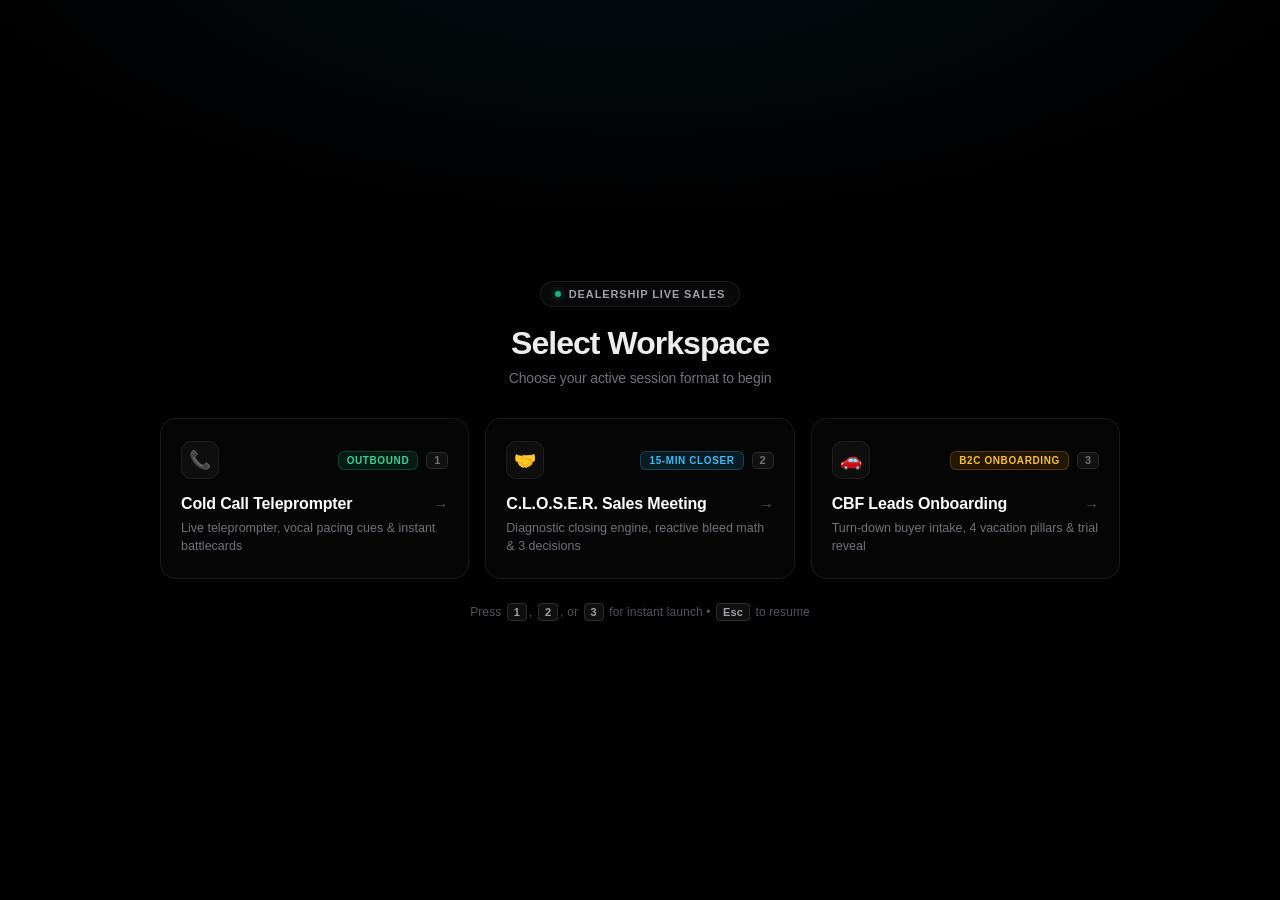
==== index.html @ 2eff62c4 "Initial commit: Dealership Live Sales Cockpit & Objection Engine" ====
<!DOCTYPE html>
<html lang="en">
<head>
  <meta charset="UTF-8">
  <meta name="viewport" content="width=device-width, initial-scale=1.0">
  <title>Dealership Live Sales</title>
  <link rel="stylesheet" href="styles.css?v=kea">
</head>
<body>

  <!-- PANIC EMERGENCY BLANK OVERLAY (PRESS 'B') -->
  <div id="panic-overlay" title="Emergency Blanking Mode Active. Press 'B' or 'Esc' to exit."></div>

  <!-- LAUNCH MODE SELECTION MODAL (AESTHETIC MINIMAL MODERN APP) -->
  <div id="mode-select-modal" class="mode-modal-overlay">
    <div class="mode-modal-card">
      <div class="mode-modal-badge">
        <span class="badge-pulse-dot"></span>
        <span>Dealership Live Sales</span>
      </div>
      <h1 class="mode-modal-title">Select Workspace</h1>
      <p class="mode-modal-subtitle">Choose your active session format to begin</p>
      <div class="mode-modal-options">
        <button class="btn-mode-card card-coldcall" id="modal-select-coldcall">
          <div class="mode-card-header">
            <div class="mode-card-icon">📞</div>
            <div class="mode-card-meta">
              <span class="mode-tag tag-coldcall">Outbound</span>
              <kbd class="mode-kbd">1</kbd>
            </div>
          </div>
          <div class="mode-card-body">
            <div class="mode-card-title-row">
              <span class="mode-card-title">Cold Call Teleprompter</span>
              <span class="card-arrow">→</span>
            </div>
            <p class="mode-card-desc">Live teleprompter, vocal pacing cues &amp; instant battlecards</p>
          </div>
        </button>
        <button class="btn-mode-card card-closer" id="modal-select-closer">
          <div class="mode-card-header">
            <div class="mode-card-icon">🤝</div>
            <div class="mode-card-meta">
              <span class="mode-tag tag-closer">15-Min Closer</span>
              <kbd class="mode-kbd">2</kbd>
            </div>
          </div>
          <div class="mode-card-body">
            <div class="mode-card-title-row">
              <span class="mode-card-title">C.L.O.S.E.R. Sales Meeting</span>
              <span class="card-arrow">→</span>
            </div>
            <p class="mode-card-desc">Diagnostic closing engine, reactive bleed math &amp; 3 decisions</p>
          </div>
        </button>
        <button class="btn-mode-card card-cbfleads" id="modal-select-cbfleads">
          <div class="mode-card-header">
            <div class="mode-card-icon">🚗</div>
            <div class="mode-card-meta">
              <span class="mode-tag tag-cbfleads">B2C Onboarding</span>
              <kbd class="mode-kbd">3</kbd>
            </div>
          </div>
          <div class="mode-card-body">
            <div class="mode-card-title-row">
              <span class="mode-card-title">CBF Leads Onboarding</span>
              <span class="card-arrow">→</span>
            </div>
            <p class="mode-card-desc">Turn-down buyer intake, 4 vacation pillars &amp; trial reveal</p>
          </div>
        </button>
      </div>
      <div class="mode-modal-footer">
        Press <kbd>1</kbd>, <kbd>2</kbd>, or <kbd>3</kbd> for instant launch &bull; <kbd>Esc</kbd> to resume
      </div>
    </div>
  </div>

  <!-- COLD CALL SUB-CHOICE MODAL (RITUAL VS TELEPROMPTER) -->
  <div id="modal-coldcall-subchoice" class="mode-modal-overlay" style="display: none;">
    <div class="mode-modal-card">
      <div class="mode-modal-badge">
        <span class="badge-pulse-dot"></span>
        <span>📞 Outbound Dealership Dials</span>
      </div>
      <h1 class="mode-modal-title">Cold Call Workspace</h1>
      <p class="mode-modal-subtitle">Prepare your mental state or jump straight to live dialing</p>
      <div class="mode-modal-options subchoice-options">
        <button class="btn-mode-card card-ritual" id="subchoice-select-ritual">
          <div class="mode-card-header">
            <div class="mode-card-icon">🧘</div>
            <div class="mode-card-meta">
              <span class="mode-tag tag-ritual">Pre-Flight</span>
              <kbd class="mode-kbd">R</kbd>
            </div>
          </div>
          <div class="mode-card-body">
            <div class="mode-card-title-row">
              <span class="mode-card-title">Pre-Flight Mental Ritual</span>
              <span class="card-arrow">→</span>
            </div>
            <p class="mode-card-desc">Somatic grounding, statistical bell curve &amp; W1 non-negotiables</p>
          </div>
        </button>
        <button class="btn-mode-card card-script" id="subchoice-select-script">
          <div class="mode-card-header">
            <div class="mode-card-icon">🎙️</div>
            <div class="mode-card-meta">
              <span class="mode-tag tag-coldcall">First Touch</span>
              <kbd class="mode-kbd">S</kbd>
            </div>
          </div>
          <div class="mode-card-body">
            <div class="mode-card-title-row">
              <span class="mode-card-title">Live Dial Teleprompter</span>
              <span class="card-arrow">→</span>
            </div>
            <p class="mode-card-desc">Direct to Stage 1 Switchboard, 3-beat pacing &amp; battlecards</p>
          </div>
        </button>
        <button class="btn-mode-card card-followup" id="subchoice-select-followup">
          <div class="mode-card-header">
            <div class="mode-card-icon">🔄</div>
            <div class="mode-card-meta">
              <span class="mode-tag tag-followup">Follow-Up</span>
              <kbd class="mode-kbd">F</kbd>
            </div>
          </div>
          <div class="mode-card-body">
            <div class="mode-card-title-row">
              <span class="mode-card-title">Follow-Up Dials</span>
              <span class="card-arrow">→</span>
            </div>
            <p class="mode-card-desc">Ghost recovery touchpoint, priority check &amp; funnel exit</p>
          </div>
        </button>
      </div>
      <div class="mode-modal-footer">
        Press <kbd>R</kbd> for Ritual &bull; <kbd>S</kbd> for Direct Script &bull; <kbd>F</kbd> for Follow-Up &bull; <kbd>Esc</kbd> to return
      </div>
    </div>
  </div>

  <!-- SCROLLABLE OBJECTION BATTLECARD SLOT (TOP RIGHT) -->
  <div id="fixed-objection-slot">
    <div class="obj-slot-header">
      <span class="obj-slot-title" id="obj-slot-title">Objection Triggered</span>
      <button class="obj-slot-close" id="obj-slot-close" title="Dismiss (Esc)">&times;</button>
    </div>
    <div class="obj-slot-summary" id="obj-slot-summary"></div>
    <div class="obj-slot-script" id="obj-slot-script"></div>
  </div>

  <div class="cockpit-container">
    
    <!-- LEFT SIDEBAR HUD -->
    <aside class="sidebar-hud">
      <div class="hud-header">
        <div class="brand-badge" id="brand-badge">Dealership Live Sales</div>
        <div class="font-controls">
          <button class="btn-ctrl btn-ritual-toggle coldcall-only-feature" id="btn-toggle-ritual" title="Pre-Flight Mental Ritual (R)">🧘 Ritual</button>
          <button class="btn-ctrl" id="btn-font-down" title="Decrease Font Size">-</button>
          <button class="btn-ctrl" id="btn-font-up" title="Increase Font Size">+</button>
          <button class="btn-ctrl btn-edit-toggle" id="btn-toggle-edit" title="Edit Script Directly (E)">✏️ Edit</button>
          <button class="btn-ctrl btn-sidebar-toggle" id="btn-collapse-sidebar" title="Close Sidebar (Hotkey: [)">◀ Close</button>
        </div>
      </div>

      <!-- MODE SWITCHER -->
      <div class="mode-switcher" id="mode-switcher">
        <button class="btn-mode" id="btn-mode-coldcall">📞 Cold Call</button>
        <button class="btn-mode" id="btn-mode-closer">🤝 C.L.O.S.E.R.</button>
        <button class="btn-mode" id="btn-mode-cbfleads">🚗 CBF Leads</button>
      </div>

      <!-- 15-MINUTE PACING TIMER (CLOSER MEETING MODE ONLY) -->
      <div class="timer-card closer-only-feature" id="timer-card">
        <div class="timer-digits" id="timer-display">15:00</div>
        <div class="timer-label" id="timer-phase-label">PHASE 1: DIAGNOSIS (0-5m)</div>
        <div class="timer-actions">
          <button class="timer-btn" id="btn-timer-toggle">Start [Space]</button>
          <button class="timer-btn" id="btn-timer-reset">Reset [R+R]</button>
        </div>
      </div>

      <!-- REACTIVE BLEED CALCULATOR (CLOSER MEETING MODE ONLY) -->
      <div class="calc-card closer-only-feature" id="calc-card">
        <div class="calc-title">
          <span>Live Bleed Math</span>
          <span id="calc-status" style="font-size: 10px; color: var(--color-green);">SYNCED</span>
        </div>
        
        <div class="calc-group">
          <label class="calc-label" for="input-apps">Monthly Submissions</label>
          <input type="number" id="input-apps" class="calc-input" value="50" min="1" step="5">
        </div>

        <div class="calc-group">
          <label class="calc-label" for="input-decline">Turn-Down Rate (%)</label>
          <input type="number" id="input-decline" class="calc-input" value="50" min="1" max="100" step="5">
        </div>

        <div class="calc-group">
          <label class="calc-label" for="input-margin">Avg Gross Margin (R)</label>
          <input type="number" id="input-margin" class="calc-input" value="20000" min="1000" step="1000">
        </div>

        <div class="calc-group">
          <label class="calc-label" for="input-recovered">Target Recovered Units</label>
          <input type="number" id="input-recovered" class="calc-input" value="5" min="1" max="50" step="1">
        </div>

        <div class="calc-bleed-summary">
          <div class="calc-bleed-text">MONTHLY FLOOR BLEED:</div>
          <div class="calc-bleed-val" id="hud-monthly-bleed">R 500 000</div>
        </div>
      </div>

      <!-- DYNAMIC OBJECTION BATTLECARDS CONTAINER -->
      <div class="objection-triggers" id="objection-triggers-container">
        <!-- Rendered dynamically by app.js based on active mode -->
      </div>

      <!-- F&I QUICK NOTES & EMAIL CAPTURE BOX -->
      <div class="fni-notes-box" id="fni-notes-container">
        <div class="fni-notes-header">
          <span class="fni-notes-label">📝 F&amp;I Notes &amp; Email</span>
          <div class="fni-notes-actions">
            <button class="btn-notes-tool" id="btn-copy-notes" title="Copy notes to clipboard">📋 Copy</button>
            <button class="btn-notes-tool" id="btn-clear-notes" title="Clear notes">✕ Clear</button>
          </div>
        </div>
        <textarea id="fni-notes-input" class="fni-notes-textarea" placeholder="Paste or type F&amp;I direct email, cell, notes..." spellcheck="false"></textarea>
        <div class="fni-notes-footer" id="fni-notes-status">Auto-saved to session</div>
      </div>
    </aside>

    <!-- MAIN TELEPROMPTER VIEWPORT -->
    <main class="teleprompter-viewport" id="teleprompter-viewport">
      <!-- FLOATING SIDEBAR EXPAND TAB (SHOWN WHEN SIDEBAR IS COLLAPSED) -->
      <button class="btn-expand-sidebar" id="btn-expand-sidebar" title="Open Sidebar (Hotkey: [)">▶ Sidebar</button>

      <!-- EDIT MODE FLOATING ACTION BAR -->
      <div id="edit-mode-banner">
        <div class="edit-banner-info">
          <span class="edit-banner-title">✏️ EDIT MODE</span>
          
          <!-- TEXT COLOR & HIGHLIGHT TOOLBAR -->
          <div class="edit-format-toolbar" id="edit-format-toolbar">
            <div class="format-group">
              <span class="format-label">Color:</span>
              <button class="btn-color-swatch" data-color="#34D399" title="Mint Green (#34D399)" style="background-color: #34D399;"></button>
              <button class="btn-color-swatch" data-color="#FBBF24" title="Warm Amber (#FBBF24)" style="background-color: #FBBF24;"></button>
              <button class="btn-color-swatch" data-color="#38BDF8" title="Electric Cyan (#38BDF8)" style="background-color: #38BDF8;"></button>
              <button class="btn-color-swatch" data-color="#F87171" title="Coral Red (#F87171)" style="background-color: #F87171;"></button>
              <button class="btn-color-swatch" data-color="#C084FC" title="Neon Violet (#C084FC)" style="background-color: #C084FC;"></button>
              <button class="btn-color-swatch" data-color="#FFFFFF" title="Pure White (#FFFFFF)" style="background-color: #FFFFFF;"></button>
              <label class="custom-color-picker" title="Pick Custom Color">
                <input type="color" id="text-color-custom" value="#38BDF8">
                <span>🎨</span>
              </label>
            </div>

            <div class="format-divider"></div>

            <div class="format-group">
              <span class="format-label">Highlight:</span>
              <button class="btn-hl-swatch" data-hl="rgba(245, 158, 11, 0.4)" title="Amber Glow" style="background-color: rgba(245, 158, 11, 0.4); border-color: #F59E0B;"></button>
              <button class="btn-hl-swatch" data-hl="rgba(16, 185, 129, 0.4)" title="Emerald Glow" style="background-color: rgba(16, 185, 129, 0.4); border-color: #10B981;"></button>
              <button class="btn-hl-swatch" data-hl="rgba(56, 189, 248, 0.4)" title="Cyan Glow" style="background-color: rgba(56, 189, 248, 0.4); border-color: #38BDF8;"></button>
              <button class="btn-hl-swatch" data-hl="rgba(168, 85, 247, 0.4)" title="Purple Glow" style="background-color: rgba(168, 85, 247, 0.4); border-color: #A855F7;"></button>
              <button class="btn-hl-swatch" data-hl="rgba(244, 63, 94, 0.4)" title="Rose Glow" style="background-color: rgba(244, 63, 94, 0.4); border-color: #F43F5E;"></button>
              <button class="btn-hl-clear" id="btn-clear-hl" title="Remove Highlight on Selection">🚫 Clear HL</button>
            </div>

            <div class="format-divider"></div>

            <button class="btn-format-clear" id="btn-clear-format" title="Reset color & highlight on selection">✕ Reset</button>
          </div>
        </div>
        <div class="edit-banner-actions">
          <button class="btn-edit-action btn-save-disk" id="btn-save-disk">💾 Save Directly to File</button>
          <button class="btn-edit-action" id="btn-reset-script">↺ Reset to Original</button>
          <button class="btn-edit-action" id="btn-done-edit">✔ Done</button>
        </div>
      </div>

      <div class="webcam-eye-line closer-only-feature">
        <span class="webcam-eye-label">Webcam Focal Line (Upper Third)</span>
      </div>
      <!-- COLD CALL SUB-NAVIGATION BAR (FIRST TOUCH vs FOLLOW-UP vs RITUAL) -->
      <div class="coldcall-subnav coldcall-only-feature" id="coldcall-subnav">
        <div class="subnav-pill-group">
          <button class="btn-subnav-pill active" id="subnav-firsttouch" title="First-Touch Cold Dials (Hotkey: S)">
            <span class="subnav-icon">🎙️</span>
            <span>First-Touch Dials</span>
            <kbd class="subnav-kbd">S</kbd>
          </button>
          <button class="btn-subnav-pill" id="subnav-followup" title="Follow-Up &amp; Ghost Recovery (Hotkey: F)">
            <span class="subnav-icon">🔄</span>
            <span>Follow-Up Dials</span>
            <kbd class="subnav-kbd">F</kbd>
          </button>
          <button class="btn-subnav-pill" id="subnav-ritual" title="Pre-Flight Mental Ritual (Hotkey: R)">
            <span class="subnav-icon">🧘</span>
            <span>Pre-Flight Ritual</span>
            <kbd class="subnav-kbd">R</kbd>
          </button>
        </div>
      </div>
      <!-- PRE-FLIGHT MENTAL RITUAL VIEW (TRADING PSYCHOLOGY PREP) -->
      <div class="precall-ritual-view" id="precall-ritual-view" style="display: none;"></div>
      <div class="script-stage" id="script-stage">
        <!-- Rendered dynamically by app.js -->
      </div>
    </main>

  </div>

  <script src="script_data.js?v=kea"></script>
  <script src="app.js?v=kea"></script>
</body>
</html>
---- styles.css ----
/* ==========================================================================
   DEALERSHIP LIVE SALES COCKPIT (EDGE CHROMIUM) - HIGH-CONTRAST SOLID THEME
   Strict Minimalism: No glassmorphism, zero blur filters, solid dark surfaces.
   Webcam Focal Line: Upper-third layout, 28px base rep speech, 16px #C084FC cues.
   ========================================================================== */

:root {
  --bg-main: #090D16;
  --bg-sidebar: #0F172A;
  --bg-card: #1E293B;
  --bg-card-active: #1E293B;
  --border-subtle: #334155;
  --border-accent: #3B82F6;
  
  --text-primary: #FFFFFF;
  --text-muted: #94A3B8;
  --text-cue: #C084FC;         /* Light purple, >7:1 contrast ratio */
  --text-prospect: #FBBF24;    /* Warm amber gold */
  --text-accent: #38BDF8;      /* Electric cyan for numbers/tokens */
  
  --color-green: #10B981;
  --color-amber: #F59E0B;
  --color-red: #EF4444;

  --font-base: 18px;
}

* {
  box-sizing: border-box;
  margin: 0;
  padding: 0;
}

body {
  background-color: var(--bg-main);
  color: var(--text-primary);
  font-family: -apple-system, BlinkMacSystemFont, "Segoe UI", Roboto, Helvetica, Arial, sans-serif;
  height: 100vh;
  overflow: hidden;
  user-select: none;
}

/* ==========================================================================
   PANIC SCREEN OVERLAY (HOTKEY 'B')
   ========================================================================== */
#panic-overlay {
  position: fixed;
  inset: 0;
  background-color: #000000;
  z-index: 999999;
  display: none;
  cursor: pointer;
}
#panic-overlay.active {
  display: block;
}

/* ==========================================================================
   APP LAYOUT: SIDEBAR HUD + UPPER-THIRD WEBCAM STAGE
   ========================================================================== */
.cockpit-container {
  display: grid;
  grid-template-columns: 360px 1fr;
  height: 100vh;
  width: 100vw;
}

/* ==========================================================================
   SIDEBAR HUD (LEFT PINNED)
   ========================================================================== */
.sidebar-hud {
  background-color: var(--bg-sidebar);
  border-right: 2px solid var(--border-subtle);
  display: flex;
  flex-direction: column;
  padding: 20px;
  gap: 16px;
  overflow-y: auto;
  user-select: text;
}

.hud-header {
  display: flex;
  justify-content: space-between;
  align-items: center;
  border-bottom: 1px solid var(--border-subtle);
  padding-bottom: 12px;
}

.brand-badge {
  font-size: 14px;
  font-weight: 700;
  letter-spacing: 1px;
  color: var(--text-accent);
  text-transform: uppercase;
}

.font-controls {
  display: flex;
  gap: 6px;
}

.btn-ctrl {
  background: var(--bg-card);
  border: 1px solid var(--border-subtle);
  color: var(--text-primary);
  font-size: 13px;
  padding: 4px 8px;
  border-radius: 4px;
  cursor: pointer;
  font-weight: 600;
}
.btn-ctrl:hover {
  border-color: var(--text-accent);
}

/* 15-MINUTE PACING TIMER */
.timer-card {
  background: var(--bg-main);
  border: 2px solid var(--border-subtle);
  border-radius: 8px;
  padding: 16px;
  text-align: center;
}

.timer-digits {
  font-size: 42px;
  font-weight: 800;
  font-variant-numeric: tabular-nums;
  letter-spacing: 1px;
  color: var(--color-green);
  margin-bottom: 4px;
}
.timer-digits.phase-2 { color: var(--color-amber); }
.timer-digits.phase-3 { color: var(--color-red); }
.timer-digits.overtime {
  color: var(--color-red);
  animation: pulse-red 1s infinite;
}

@keyframes pulse-red {
  0%, 100% { opacity: 1; }
  50% { opacity: 0.4; }
}

.timer-label {
  font-size: 13px;
  font-weight: 600;
  text-transform: uppercase;
  letter-spacing: 0.5px;
  color: var(--text-muted);
}

.timer-actions {
  display: flex;
  gap: 8px;
  margin-top: 10px;
}

.timer-btn {
  flex: 1;
  background: var(--bg-card);
  border: 1px solid var(--border-subtle);
  color: var(--text-primary);
  padding: 6px;
  border-radius: 4px;
  font-weight: 600;
  font-size: 12px;
  cursor: pointer;
}
.timer-btn.active {
  background: var(--border-accent);
}

/* REACTIVE BLEED CALCULATOR */
.calc-card {
  background: var(--bg-card);
  border: 1px solid var(--border-subtle);
  border-radius: 8px;
  padding: 14px;
  display: flex;
  flex-direction: column;
  gap: 10px;
}

.calc-title {
  font-size: 13px;
  font-weight: 700;
  text-transform: uppercase;
  color: var(--text-accent);
  letter-spacing: 0.5px;
  display: flex;
  justify-content: space-between;
}

.calc-group {
  display: flex;
  flex-direction: column;
  gap: 4px;
}

.calc-label {
  font-size: 12px;
  color: var(--text-muted);
  display: flex;
  justify-content: space-between;
}

.calc-input {
  background: var(--bg-main);
  border: 1px solid var(--border-subtle);
  color: var(--text-primary);
  font-size: 16px;
  font-weight: 700;
  padding: 6px 10px;
  border-radius: 4px;
  font-variant-numeric: tabular-nums;
  outline: none;
}
.calc-input:focus {
  border-color: var(--text-accent);
}

.calc-bleed-summary {
  background: var(--bg-main);
  border-left: 3px solid var(--color-red);
  padding: 8px 10px;
  border-radius: 0 4px 4px 0;
  margin-top: 4px;
}
.calc-bleed-text {
  font-size: 12px;
  color: var(--text-muted);
}
.calc-bleed-val {
  font-size: 20px;
  font-weight: 800;
  color: var(--color-red);
  font-variant-numeric: tabular-nums;
}

/* OBJECTION HUD BUTTONS */
.objection-triggers {
  display: flex;
  flex-direction: column;
  gap: 6px;
}

.obj-btn {
  background: var(--bg-card);
  border: 1px solid var(--border-subtle);
  color: var(--text-primary);
  text-align: left;
  padding: 8px 10px;
  border-radius: 6px;
  font-size: 13px;
  font-weight: 600;
  cursor: pointer;
  display: flex;
  align-items: center;
  justify-content: space-between;
  transition: border-color 0.15s, background-color 0.15s;
}
.obj-btn:hover {
  background: #253347;
  border-color: var(--text-accent);
}
.obj-btn.active-obj {
  border-color: var(--color-amber);
  background: rgba(245, 158, 11, 0.15);
}

.obj-btn-title {
  flex: 1;
  overflow: hidden;
  text-overflow: ellipsis;
  white-space: nowrap;
  margin-right: 6px;
}

.obj-btn-actions {
  display: flex;
  align-items: center;
  gap: 4px;
  flex-shrink: 0;
}

.obj-reorder-btn {
  background: rgba(255, 255, 255, 0.05);
  border: 1px solid var(--border-subtle);
  color: var(--text-muted);
  cursor: pointer;
  padding: 2px 5px;
  border-radius: 3px;
  font-size: 9px;
  line-height: 1;
  transition: all 0.15s;
}

.obj-reorder-btn:hover:not(:disabled) {
  color: var(--color-amber);
  background: rgba(245, 158, 11, 0.15);
  border-color: var(--color-amber);
}

.obj-reorder-btn:disabled {
  opacity: 0.2;
  cursor: not-allowed;
  pointer-events: none;
}

.hotkey-badge {
  background: #090D16;
  border: 1px solid var(--border-subtle);
  color: var(--text-accent);
  padding: 2px 6px;
  border-radius: 4px;
  font-size: 11px;
  font-weight: 700;
}

/* HOTKEY CHEATSHEET */
.cheatsheet {
  margin-top: auto;
  font-size: 11px;
  color: var(--text-muted);
  border-top: 1px solid var(--border-subtle);
  padding-top: 12px;
  line-height: 1.6;
}
.cheatsheet kbd {
  background: var(--bg-card);
  padding: 1px 5px;
  border-radius: 3px;
  color: var(--text-primary);
  font-weight: 700;
}

/* ==========================================================================
   TELEPROMPTER VIEWPORT & WEBCAM FOCAL LINE
   ========================================================================== */
.teleprompter-viewport {
  position: relative;
  height: 100vh;
  overflow-y: scroll;
  scroll-behavior: smooth;
  padding: 0 40px;
}

/* Upper-third focal marker (subtle visual indicator for eye level) */
.webcam-eye-line {
  position: fixed;
  top: 25%;
  left: 360px;
  right: 0;
  height: 2px;
  background: rgba(59, 130, 246, 0.15);
  pointer-events: none;
  z-index: 50;
}
.webcam-eye-label {
  position: absolute;
  right: 20px;
  top: -18px;
  font-size: 11px;
  color: rgba(59, 130, 246, 0.5);
  font-weight: 600;
  text-transform: uppercase;
  letter-spacing: 0.5px;
}

/* Teleprompter stage padding so first block lands on the eye line */
.script-stage {
  padding-top: 25vh;
  padding-bottom: 60vh;
  display: flex;
  flex-direction: column;
  gap: 40px;
}

/* SCRIPT BLOCKS */
.script-block {
  background: var(--bg-card);
  border: 2px solid var(--border-subtle);
  border-radius: 12px;
  padding: 28px 32px;
  transition: opacity 0.25s, border-color 0.25s;
  opacity: 0.25; /* Dimmed inactive blocks */
  cursor: pointer;
}

.script-block.active-block {
  opacity: 1.0;
  border-color: var(--border-accent);
  box-shadow: 0 0 20px rgba(59, 130, 246, 0.2);
}

.block-header {
  display: flex;
  justify-content: space-between;
  align-items: center;
  margin-bottom: 16px;
  border-bottom: 1px solid var(--border-subtle);
  padding-bottom: 10px;
}

.block-phase-badge {
  font-size: 13px;
  font-weight: 800;
  letter-spacing: 0.5px;
  text-transform: uppercase;
  color: var(--text-accent);
}

.block-section-title {
  font-size: 14px;
  font-weight: 600;
  color: var(--text-muted);
}

/* REP SPOKEN COPY - STANDOUT HIGH CONTRAST */
.block-text {
  font-size: var(--font-base);
  font-weight: 600;
  line-height: 1.6;
  color: #38BDF8; /* Electric Sky Cyan - high contrast standout */
  white-space: pre-line;
  margin-bottom: 20px;
}

.script-block.active-block .block-text {
  color: #7DD3FC; /* Radiant high-luminance Cyan */
  text-shadow: 0 0 16px rgba(56, 189, 248, 0.2);
}

body.mode-coldcall .block-text {
  color: #34D399; /* Radiant Electric Mint for Cold Call */
}

body.mode-coldcall .script-block.active-block .block-text {
  color: #6EE7B7; /* Vivid Luminous Mint */
  text-shadow: 0 0 16px rgba(16, 185, 129, 0.25);
}

/* DYNAMIC TOKENS */
.token {
  color: var(--text-accent);
  font-weight: 800;
  font-variant-numeric: tabular-nums;
  border-bottom: 1px dashed var(--text-accent);
  padding: 0 2px;
}

/* PROSPECT EXPECTED RESPONSE CUE */
.cue-container {
  background: rgba(251, 191, 36, 0.1);
  border: 1px solid rgba(251, 191, 36, 0.3);
  border-radius: 8px;
  padding: 12px 16px;
  margin-bottom: 12px;
}
.cue-text {
  color: var(--text-prospect);
  font-size: 18px;
  font-weight: 600;
}

/* STAGE NOTE / BODY LANGUAGE */
.stage-note {
  color: var(--text-cue);
  font-size: 16px;
  font-weight: 500;
  font-style: italic;
  display: flex;
  align-items: center;
  gap: 8px;
}

/* ==========================================================================
   SCROLLABLE OBJECTION BATTLECARD SLOT (TOP RIGHT)
   ========================================================================== */
#fixed-objection-slot {
  position: fixed;
  top: 24px;
  right: 24px;
  width: 480px;
  max-height: calc(100vh - 48px);
  background: #111827;
  border: 2px solid var(--color-amber);
  border-radius: 12px;
  padding: 0 24px 24px 24px;
  box-shadow: 0 10px 30px rgba(0, 0, 0, 0.8);
  z-index: 9999;
  display: none;
  overflow-y: auto;
  overflow-x: hidden;
  overscroll-behavior: contain;
  scrollbar-width: thin;
  scrollbar-color: rgba(245, 158, 11, 0.45) rgba(17, 24, 39, 0.8);
  animation: slide-in 0.2s ease-out;
}
#fixed-objection-slot.visible {
  display: block;
}

/* Custom sleek scrollbar for objection card */
#fixed-objection-slot::-webkit-scrollbar {
  width: 6px;
}
#fixed-objection-slot::-webkit-scrollbar-track {
  background: rgba(17, 24, 39, 0.8);
  border-radius: 4px;
}
#fixed-objection-slot::-webkit-scrollbar-thumb {
  background: rgba(245, 158, 11, 0.45);
  border-radius: 4px;
}
#fixed-objection-slot::-webkit-scrollbar-thumb:hover {
  background: var(--color-amber);
}

@keyframes slide-in {
  from { opacity: 0; transform: translateY(-10px); }
  to { opacity: 1; transform: translateY(0); }
}

.obj-slot-header {
  position: sticky;
  top: 0;
  background: #111827;
  z-index: 10;
  display: flex;
  justify-content: space-between;
  align-items: center;
  border-bottom: 1px solid var(--border-subtle);
  padding-top: 18px;
  padding-bottom: 8px;
  margin-bottom: 12px;
  border-top-left-radius: 10px;
  border-top-right-radius: 10px;
}
.obj-slot-title {
  color: var(--color-amber);
  font-size: 16px;
  font-weight: 800;
  text-transform: uppercase;
}
.obj-slot-close {
  background: transparent;
  border: none;
  color: var(--text-muted);
  font-size: 18px;
  cursor: pointer;
  font-weight: bold;
}
.obj-slot-close:hover {
  color: #FFFFFF;
}
.obj-slot-summary {
  font-size: 14px;
  color: var(--text-accent);
  font-weight: 700;
  margin-bottom: 10px;
  word-break: break-word;
  overflow-wrap: break-word;
}
.obj-slot-script {
  font-size: 20px;
  line-height: 1.5;
  color: #FFFFFF;
  white-space: pre-line;
  word-break: break-word;
  overflow-wrap: break-word;
}

@media (max-width: 600px) {
  #fixed-objection-slot {
    top: 12px;
    right: 12px;
    left: 12px;
    width: auto;
    max-height: calc(100vh - 24px);
    padding: 0 16px 16px 16px;
  }
  .obj-slot-header {
    padding-top: 14px;
  }
  .obj-slot-script {
    font-size: 17px;
  }
}

/* ==========================================================================
   IN-BROWSER SCRIPT EDIT MODE
   ========================================================================== */
.btn-ctrl.active-edit {
  background: var(--color-amber);
  color: #000000;
  border-color: var(--color-amber);
  font-weight: 800;
}

#edit-mode-banner {
  position: fixed;
  top: 0;
  left: 360px;
  right: 0;
  background: #1E293B;
  border-bottom: 2px solid var(--color-amber);
  padding: 10px 24px;
  display: none;
  align-items: center;
  justify-content: space-between;
  z-index: 100;
  font-size: 14px;
}
#edit-mode-banner.active {
  display: flex;
}

.edit-banner-info {
  display: flex;
  align-items: center;
  gap: 14px;
  font-weight: 700;
  color: var(--color-amber);
}

.edit-banner-title {
  white-space: nowrap;
}

.edit-format-toolbar {
  display: flex;
  align-items: center;
  gap: 10px;
  background: rgba(15, 23, 42, 0.75);
  padding: 4px 12px;
  border-radius: 6px;
  border: 1px solid rgba(255, 255, 255, 0.12);
}

.format-group {
  display: flex;
  align-items: center;
  gap: 5px;
}

.format-label {
  font-size: 11px;
  font-weight: 700;
  text-transform: uppercase;
  color: var(--text-muted);
  letter-spacing: 0.5px;
}

.btn-color-swatch {
  width: 18px;
  height: 18px;
  border-radius: 50%;
  border: 2px solid rgba(255, 255, 255, 0.4);
  cursor: pointer;
  padding: 0;
  transition: transform 0.15s, border-color 0.15s, box-shadow 0.15s;
  flex-shrink: 0;
}
.btn-color-swatch:hover {
  transform: scale(1.25);
  border-color: #FFFFFF;
  box-shadow: 0 0 8px currentColor;
}

.custom-color-picker {
  position: relative;
  display: inline-flex;
  align-items: center;
  justify-content: center;
  width: 22px;
  height: 22px;
  border-radius: 4px;
  background: rgba(255, 255, 255, 0.1);
  border: 1px solid var(--border-subtle);
  cursor: pointer;
  font-size: 12px;
  transition: all 0.15s;
}
.custom-color-picker:hover {
  border-color: var(--text-accent);
  background: rgba(255, 255, 255, 0.2);
}
.custom-color-picker input[type="color"] {
  position: absolute;
  top: 0;
  left: 0;
  width: 100%;
  height: 100%;
  opacity: 0;
  cursor: pointer;
}

.btn-hl-swatch {
  width: 18px;
  height: 18px;
  border-radius: 4px;
  border: 2px solid;
  cursor: pointer;
  padding: 0;
  transition: transform 0.15s, box-shadow 0.15s;
  flex-shrink: 0;
}
.btn-hl-swatch:hover {
  transform: scale(1.25);
  box-shadow: 0 0 8px currentColor;
}

.btn-hl-clear, .btn-format-clear {
  background: rgba(255, 255, 255, 0.08);
  border: 1px solid var(--border-subtle);
  color: var(--text-muted);
  font-size: 11px;
  font-weight: 600;
  padding: 2px 7px;
  border-radius: 4px;
  cursor: pointer;
  transition: all 0.15s;
}
.btn-hl-clear:hover, .btn-format-clear:hover {
  color: #FFFFFF;
  border-color: var(--text-accent);
  background: rgba(255, 255, 255, 0.15);
}

.format-divider {
  width: 1px;
  height: 16px;
  background: rgba(255, 255, 255, 0.2);
}

mark {
  background-color: rgba(245, 158, 11, 0.35);
  color: inherit;
  padding: 1px 4px;
  border-radius: 3px;
}

.edit-banner-actions {
  display: flex;
  gap: 8px;
}

.btn-edit-action {
  background: var(--bg-main);
  border: 1px solid var(--border-subtle);
  color: var(--text-primary);
  font-size: 12px;
  font-weight: 700;
  padding: 6px 12px;
  border-radius: 4px;
  cursor: pointer;
  transition: all 0.15s;
}
.btn-edit-action:hover {
  border-color: var(--text-accent);
}
.btn-save-disk {
  background: #0284C7;
  border-color: #38BDF8;
  color: #FFFFFF;
}
.btn-save-disk:hover {
  background: #0369A1;
}

/* EDITABLE BLOCKS */
.is-editing .script-block {
  opacity: 0.95 !important;
  cursor: default;
}
.is-editing .block-text {
  border: 1px dashed rgba(56, 189, 248, 0.5);
  padding: 12px;
  border-radius: 8px;
  background: rgba(15, 23, 42, 0.8);
  cursor: text;
  user-select: text;
  color: var(--text-primary);
}
.is-editing .block-text:focus {
  border-color: #38BDF8;
  outline: none;
}
.is-editing .cue-text,
.is-editing .stage-note {
  cursor: text;
  user-select: text;
}

.is-editing .block-phase,
.is-editing .block-section {
  border-bottom: 1px dashed rgba(56, 189, 248, 0.5);
  cursor: text;
  padding: 1px 4px;
  border-radius: 3px;
}
.is-editing .block-phase:focus,
.is-editing .block-section:focus {
  border-color: #38BDF8;
  outline: none;
  background: rgba(56, 189, 248, 0.12);
}

.is-editing #obj-slot-title,
.is-editing #obj-slot-summary,
.is-editing #obj-slot-script {
  border: 1px dashed rgba(245, 158, 11, 0.6);
  padding: 4px 6px;
  border-radius: 4px;
  cursor: text;
}
.is-editing #obj-slot-title:focus,
.is-editing #obj-slot-summary:focus,
.is-editing #obj-slot-script:focus {
  border-color: var(--color-amber);
  outline: none;
  background: rgba(245, 158, 11, 0.12);
}

/* SPECIFIC ADDED/MODIFIED WORDS HIGHLIGHT (STANDS OUT IN ELECTRIC CYAN) */
.custom-word-added {
  color: #38BDF8 !important; /* Electric Cyan on the exact words added or modified */
  font-weight: 700;
  text-decoration: underline 2px rgba(56, 189, 248, 0.6);
  text-underline-offset: 3px;
  background: rgba(56, 189, 248, 0.14);
  padding: 1px 4px;
  border-radius: 3px;
}

.custom-edit-tag {
  display: inline-flex;
  align-items: center;
  gap: 4px;
  background: rgba(56, 189, 248, 0.15);
  border: 1px solid rgba(56, 189, 248, 0.6);
  color: #38BDF8;
  font-size: 11px;
  font-weight: 800;
  padding: 2px 8px;
  border-radius: 4px;
  margin-left: 10px;
  letter-spacing: 0.5px;
  text-transform: uppercase;
}

/* ==========================================================================
   LAUNCH MODE SELECTION MODAL (AESTHETIC MINIMAL MODERN APP)
   ========================================================================== */
.mode-modal-overlay {
  position: fixed;
  inset: 0;
  background-color: #000000;
  background-image: radial-gradient(ellipse 80% 50% at 50% -10%, rgba(56, 189, 248, 0.08), transparent 70%);
  z-index: 999998;
  display: flex;
  align-items: center;
  justify-content: center;
  padding: 24px;
  overflow-y: auto;
  animation: fadeInModal 0.25s ease-out;
}

@keyframes fadeInModal {
  from { opacity: 0; transform: scale(0.99); }
  to { opacity: 1; transform: scale(1); }
}

.mode-modal-card {
  max-width: 960px;
  width: 100%;
  background: transparent;
  border: none;
  padding: 0;
  text-align: center;
  display: flex;
  flex-direction: column;
  align-items: center;
  box-shadow: none;
}

.mode-modal-badge {
  display: inline-flex;
  align-items: center;
  gap: 8px;
  font-size: 11px;
  font-weight: 600;
  letter-spacing: 0.08em;
  text-transform: uppercase;
  color: #A1A1AA;
  background: rgba(255, 255, 255, 0.03);
  border: 1px solid rgba(255, 255, 255, 0.08);
  padding: 6px 14px;
  border-radius: 9999px;
  margin-bottom: 18px;
  backdrop-filter: blur(8px);
}

.badge-pulse-dot {
  width: 6px;
  height: 6px;
  background-color: #10B981;
  border-radius: 50%;
  box-shadow: 0 0 8px rgba(16, 185, 129, 0.7);
  animation: pulseDot 2s infinite ease-in-out;
}

@keyframes pulseDot {
  0%, 100% { opacity: 1; transform: scale(1); }
  50% { opacity: 0.4; transform: scale(0.85); }
}

.mode-modal-title {
  font-size: 32px;
  font-weight: 700;
  color: #EDEDED;
  margin: 0 0 8px 0;
  letter-spacing: -0.03em;
  line-height: 1.15;
}

.mode-modal-subtitle {
  font-size: 14px;
  color: #71717A;
  margin: 0 0 32px 0;
  letter-spacing: -0.01em;
}

.mode-modal-options {
  display: grid;
  grid-template-columns: repeat(3, 1fr);
  gap: 16px;
  width: 100%;
}

.btn-mode-card {
  background: rgba(255, 255, 255, 0.02);
  border: 1px solid rgba(255, 255, 255, 0.08);
  border-radius: 16px;
  padding: 22px 20px;
  text-align: left;
  cursor: pointer;
  transition: all 0.2s cubic-bezier(0.16, 1, 0.3, 1);
  display: flex;
  flex-direction: column;
  gap: 16px;
  backdrop-filter: blur(16px);
  position: relative;
  user-select: none;
}

.btn-mode-card:hover {
  transform: translateY(-2px);
  background: rgba(255, 255, 255, 0.04);
}

.btn-mode-card.card-coldcall:hover {
  border-color: rgba(16, 185, 129, 0.45);
  box-shadow: 0 12px 32px -8px rgba(16, 185, 129, 0.12), inset 0 1px 0 rgba(16, 185, 129, 0.2);
}

.btn-mode-card.card-closer:hover {
  border-color: rgba(56, 189, 248, 0.45);
  box-shadow: 0 12px 32px -8px rgba(56, 189, 248, 0.12), inset 0 1px 0 rgba(56, 189, 248, 0.2);
}

.btn-mode-card.card-cbfleads:hover {
  border-color: rgba(245, 158, 11, 0.45);
  box-shadow: 0 12px 32px -8px rgba(245, 158, 11, 0.12), inset 0 1px 0 rgba(245, 158, 11, 0.2);
}

.mode-card-header {
  display: flex;
  align-items: center;
  justify-content: space-between;
  width: 100%;
}

.mode-card-icon {
  width: 38px;
  height: 38px;
  border-radius: 10px;
  background: rgba(255, 255, 255, 0.04);
  border: 1px solid rgba(255, 255, 255, 0.07);
  display: flex;
  align-items: center;
  justify-content: center;
  font-size: 18px;
  transition: transform 0.2s ease;
}

.btn-mode-card:hover .mode-card-icon {
  transform: scale(1.06);
}

.mode-card-meta {
  display: flex;
  align-items: center;
  gap: 8px;
}

.mode-tag {
  font-size: 10px;
  font-weight: 700;
  text-transform: uppercase;
  letter-spacing: 0.06em;
  padding: 3px 8px;
  border-radius: 6px;
}

.tag-coldcall {
  color: #34D399;
  background: rgba(16, 185, 129, 0.12);
  border: 1px solid rgba(16, 185, 129, 0.25);
}

.tag-closer {
  color: #38BDF8;
  background: rgba(56, 189, 248, 0.12);
  border: 1px solid rgba(56, 189, 248, 0.25);
}

.tag-cbfleads {
  color: #FBBF24;
  background: rgba(245, 158, 11, 0.12);
  border: 1px solid rgba(245, 158, 11, 0.25);
}

.mode-kbd {
  font-family: inherit;
  font-size: 11px;
  font-weight: 600;
  color: #71717A;
  background: rgba(255, 255, 255, 0.05);
  border: 1px solid rgba(255, 255, 255, 0.1);
  border-radius: 5px;
  padding: 2px 7px;
  line-height: 1;
}

.btn-mode-card:hover .mode-kbd {
  color: #EDEDED;
  border-color: rgba(255, 255, 255, 0.2);
}

.mode-card-body {
  display: flex;
  flex-direction: column;
  gap: 6px;
}

.mode-card-title-row {
  display: flex;
  align-items: center;
  justify-content: space-between;
}

.mode-card-title {
  font-size: 16px;
  font-weight: 600;
  color: #FFFFFF;
  letter-spacing: -0.01em;
}

.card-arrow {
  font-size: 15px;
  color: #52525B;
  transition: transform 0.2s ease, color 0.2s ease;
}

.btn-mode-card:hover .card-arrow {
  transform: translateX(4px);
  color: #FFFFFF;
}

.mode-card-desc {
  font-size: 12.5px;
  color: #71717A;
  line-height: 1.45;
  margin: 0;
}

.mode-modal-footer {
  margin-top: 26px;
  font-size: 12px;
  color: #52525B;
  letter-spacing: 0.01em;
}

.mode-modal-footer kbd {
  font-family: inherit;
  font-size: 11px;
  font-weight: 600;
  color: #A1A1AA;
  background: rgba(255, 255, 255, 0.06);
  border: 1px solid rgba(255, 255, 255, 0.12);
  border-radius: 4px;
  padding: 2px 6px;
  margin: 0 2px;
}

/* ==========================================================================
   MODE SWITCHER (SIDEBAR HUD HEADER)
   ========================================================================== */
.mode-switcher {
  display: grid;
  grid-template-columns: 1fr 1fr;
  gap: 6px;
  background-color: #090D16;
  padding: 4px;
  border-radius: 8px;
  border: 1px solid var(--border-subtle);
}

.btn-mode {
  background: transparent;
  border: none;
  color: var(--text-muted);
  font-size: 11px;
  font-weight: 700;
  text-transform: uppercase;
  letter-spacing: 0.5px;
  padding: 8px 10px;
  border-radius: 6px;
  cursor: pointer;
  transition: all 0.15s ease;
  display: flex;
  align-items: center;
  justify-content: center;
  gap: 6px;
}

.btn-mode:hover {
  color: #FFFFFF;
  background-color: rgba(255, 255, 255, 0.05);
}

.btn-mode.active {
  background-color: #1E293B;
  color: #FFFFFF;
  border: 1px solid #38BDF8;
  box-shadow: 0 1px 3px rgba(0, 0, 0, 0.3);
}

body.mode-coldcall #btn-mode-coldcall.active {
  border-color: #10B981;
  color: #A7F3D0;
}

body.mode-cbfleads #btn-mode-cbfleads.active {
  border-color: #F59E0B;
  color: #FDE68A;
}

/* ==========================================================================
   CONDITIONAL FEATURE HIDING FOR COLD CALL MODE
   ========================================================================== */
body.mode-coldcall .closer-only-feature {
  display: none !important;
}

body.mode-coldcall .objection-triggers {
  flex-grow: 1;
}

/* ==========================================================================
   CONDITIONAL FEATURE HIDING & TOOLS FOR CBF LEADS MODE
   ========================================================================== */
.cbfleads-only-feature {
  display: none !important;
}

body.mode-cbfleads .closer-only-feature {
  display: none !important;
}

body.mode-cbfleads .cbfleads-only-feature {
  display: flex !important;
}

body.mode-cbfleads .objection-triggers {
  flex-grow: 1;
}

/* COLD CALL VOCAL / SCRIPT HIGHLIGHTS */
.vocal-cue-badge {
  display: inline-block;
  background: rgba(16, 185, 129, 0.15);
  border: 1px solid rgba(16, 185, 129, 0.4);
  color: #34D399;
  font-size: 12px;
  font-weight: 700;
  padding: 2px 6px;
  border-radius: 4px;
  margin: 0 4px;
}

/* ==========================================================================
   COLD CALL COMPACT VIEWPORT (NO WEBCAM FOCAL LINE DROP)
   ========================================================================== */
body.mode-coldcall .script-stage {
  padding-top: 24px !important;
  padding-bottom: 80px !important;
  gap: 20px !important;
}

/* ==========================================================================
   F&I QUICK NOTES & EMAIL CAPTURE BOX
   ========================================================================== */
.fni-notes-box {
  background: #111827;
  border: 1px solid var(--border-subtle);
  border-radius: 8px;
  padding: 12px;
  display: flex;
  flex-direction: column;
  gap: 8px;
  margin-top: auto;
}

.fni-notes-header {
  display: flex;
  justify-content: space-between;
  align-items: center;
}

.fni-notes-label {
  font-size: 11px;
  font-weight: 700;
  text-transform: uppercase;
  letter-spacing: 0.5px;
  color: #A1A1AA;
}

.fni-notes-actions {
  display: flex;
  gap: 6px;
}

.btn-notes-tool {
  background: rgba(255, 255, 255, 0.05);
  border: 1px solid rgba(255, 255, 255, 0.1);
  color: #D1D5DB;
  font-size: 11px;
  font-weight: 600;
  padding: 3px 8px;
  border-radius: 4px;
  cursor: pointer;
  transition: all 0.15s ease;
}

.btn-notes-tool:hover {
  background: rgba(255, 255, 255, 0.12);
  color: #FFFFFF;
}

.fni-notes-textarea {
  background: #0B0F19;
  border: 1px solid #1F2937;
  border-radius: 6px;
  color: #F3F4F6;
  font-family: inherit;
  font-size: 12.5px;
  line-height: 1.45;
  padding: 8px 10px;
  min-height: 90px;
  max-height: 160px;
  resize: vertical;
  outline: none;
  transition: border-color 0.15s;
}

.fni-notes-textarea:focus {
  border-color: #38BDF8;
  box-shadow: 0 0 0 1px rgba(56, 189, 248, 0.3);
}

.fni-notes-footer {
  font-size: 10px;
  color: #6B7280;
  text-align: right;
}

/* ==========================================================================
   EDIT SCRIPT TOGGLE & ACTIVE EDITING ENHANCEMENTS
   ========================================================================== */
.btn-edit-toggle {
  background: rgba(56, 189, 248, 0.12);
  border: 1px solid rgba(56, 189, 248, 0.35);
  color: #38BDF8;
  font-weight: 700;
}

.btn-edit-toggle:hover,
.btn-edit-toggle.active-edit {
  background: #38BDF8;
  color: #000000;
  border-color: #38BDF8;
}

.is-editing-mode .script-block {
  opacity: 1 !important;
  border-style: dashed !important;
  border-color: rgba(56, 189, 248, 0.5) !important;
}

.is-editing-mode .block-text,
.is-editing-mode .cue-text,
.is-editing-mode .stage-note span {
  outline: 1px dashed rgba(56, 189, 248, 0.3);
  padding: 4px 6px;
  border-radius: 4px;
  background: rgba(56, 189, 248, 0.03);
}

.is-editing-mode .block-text:focus,
.is-editing-mode .cue-text:focus,
.is-editing-mode .stage-note span:focus {
  outline: 2px solid #38BDF8 !important;
  background: rgba(56, 189, 248, 0.08) !important;
}

/* ==========================================================================
   DIALOGUE & SPEAKER COLOR ENGINE (COLD CALL TELEPROMPTER)
   ========================================================================== */
.scenario-label {
  font-size: 13px;
  font-weight: 800;
  text-transform: uppercase;
  letter-spacing: 0.8px;
  color: #94A3B8;
  margin-top: 18px;
  margin-bottom: 8px;
  padding-bottom: 4px;
  border-bottom: 1px solid rgba(148, 163, 184, 0.2);
}

.scenario-label:first-child {
  margin-top: 0;
}

.dialogue-row {
  margin: 10px 0;
  padding: 10px 14px;
  border-radius: 8px;
  display: flex;
  flex-direction: column;
  gap: 4px;
  transition: background-color 0.15s ease;
}

/* THOMPSON (COLD CALLER) - ELECTRIC MINT */
.dialogue-row.speaker-thompson {
  background: rgba(16, 185, 129, 0.08);
  border-left: 4px solid #10B981;
}

.dialogue-row.speaker-thompson:hover {
  background: rgba(16, 185, 129, 0.13);
}

.speaker-tag.tag-thompson {
  font-size: 12px;
  font-weight: 800;
  letter-spacing: 0.6px;
  text-transform: uppercase;
  color: #34D399; /* Radiant Electric Mint */
  display: inline-flex;
  align-items: center;
  gap: 6px;
}

.dialogue-row.speaker-thompson .speaker-speech {
  color: #6EE7B7; /* High-contrast Vivid Mint for reading */
  font-size: var(--font-base);
  font-weight: 600;
  line-height: 1.5;
}

/* RECEPTIONIST (GATEKEEPER) - WARM AMBER / GOLD */
.dialogue-row.speaker-receptionist {
  background: rgba(245, 158, 11, 0.09);
  border-left: 4px solid #F59E0B;
}

.dialogue-row.speaker-receptionist:hover {
  background: rgba(245, 158, 11, 0.14);
}

.speaker-tag.tag-receptionist {
  font-size: 12px;
  font-weight: 800;
  letter-spacing: 0.6px;
  text-transform: uppercase;
  color: #FBBF24; /* Radiant Warm Gold / Amber */
  display: inline-flex;
  align-items: center;
  gap: 6px;
}

.dialogue-row.speaker-receptionist .speaker-speech {
  color: #FDE68A; /* Soft Luminous Amber for expected dialogue */
  font-size: var(--font-base);
  font-weight: 500;
  font-style: italic;
  line-height: 1.5;
}

/* IN-EDIT-MODE DIALOGUE COLORS (KEEPS GATEKEEPER AMBER & THOMPSON MINT WHILE EDITING) */
.edit-dialogue-line {
  margin: 4px 0;
  line-height: 1.6;
}

.edit-dialogue-line.edit-receptionist,
.is-editing-mode .edit-receptionist,
.is-editing .edit-receptionist {
  color: #FBBF24 !important; /* Warm Amber for Receptionist/Gatekeeper */
  font-style: italic;
}

.edit-dialogue-line.edit-thompson,
.is-editing-mode .edit-thompson,
.is-editing .edit-thompson {
  color: #34D399 !important; /* Radiant Electric Mint for Thompson */
  font-weight: 600;
}

.edit-dialogue-line.edit-scenario,
.is-editing-mode .edit-scenario,
.is-editing .edit-scenario {
  color: #94A3B8 !important; /* Silver for Scenario */
  font-weight: 700;
  text-transform: uppercase;
}

/* ==========================================================================
   COLD CALL SUB-CHOICE MODAL & PRE-FLIGHT RITUAL VIEW
   ========================================================================== */

body:not(.mode-coldcall) .coldcall-only-feature {
  display: none !important;
}

.subchoice-options {
  grid-template-columns: repeat(3, 1fr) !important;
  max-width: 960px;
}

.btn-mode-card.card-ritual:hover {
  border-color: rgba(168, 85, 247, 0.45);
  box-shadow: 0 12px 32px -8px rgba(168, 85, 247, 0.15), inset 0 1px 0 rgba(168, 85, 247, 0.2);
}

.btn-mode-card.card-script:hover {
  border-color: rgba(52, 211, 153, 0.45);
  box-shadow: 0 12px 32px -8px rgba(52, 211, 153, 0.15), inset 0 1px 0 rgba(52, 211, 153, 0.2);
}

.btn-mode-card.card-followup:hover {
  border-color: rgba(56, 189, 248, 0.45);
  box-shadow: 0 12px 32px -8px rgba(56, 189, 248, 0.15), inset 0 1px 0 rgba(56, 189, 248, 0.2);
}

.tag-ritual {
  color: #C084FC;
  background: rgba(168, 85, 247, 0.12);
  border: 1px solid rgba(168, 85, 247, 0.25);
}

.tag-followup {
  color: #38BDF8;
  background: rgba(56, 189, 248, 0.12);
  border: 1px solid rgba(56, 189, 248, 0.25);
}

.btn-ritual-toggle {
  background: rgba(168, 85, 247, 0.15) !important;
  border-color: rgba(168, 85, 247, 0.35) !important;
  color: #C084FC !important;
}

.btn-ritual-toggle:hover {
  background: rgba(168, 85, 247, 0.25) !important;
  border-color: #C084FC !important;
}

.btn-ritual-toggle.active {
  background: #A855F7 !important;
  color: #FFFFFF !important;
  border-color: #A855F7 !important;
}

/* --- COLD CALL SUB-NAVIGATION PILL BAR --- */
.coldcall-subnav {
  display: flex;
  justify-content: center;
  align-items: center;
  padding: 10px 16px 8px;
  background: transparent;
  border-bottom: 1px solid var(--border-subtle);
  margin-bottom: 12px;
}

.subnav-pill-group {
  display: inline-flex;
  align-items: center;
  gap: 6px;
  background: var(--bg-card);
  padding: 4px;
  border-radius: 9999px;
  border: 1px solid var(--border-subtle);
}

.btn-subnav-pill {
  display: flex;
  align-items: center;
  gap: 6px;
  background: transparent;
  border: 1px solid transparent;
  color: var(--text-muted);
  font-size: 13px;
  font-weight: 600;
  padding: 6px 14px;
  border-radius: 9999px;
  cursor: pointer;
  transition: all 0.15s ease;
  user-select: none;
}

.btn-subnav-pill:hover {
  color: var(--text-primary);
  background: rgba(255, 255, 255, 0.05);
}

.btn-subnav-pill.active {
  background: var(--bg-main);
  color: #FFFFFF;
  border-color: var(--border-subtle);
  box-shadow: 0 2px 8px rgba(0, 0, 0, 0.35);
}

#subnav-firsttouch.active {
  color: #34D399;
  border-color: rgba(52, 211, 153, 0.3);
}

#subnav-followup.active {
  color: #38BDF8;
  border-color: rgba(56, 189, 248, 0.3);
}

#subnav-ritual.active {
  color: #C084FC;
  border-color: rgba(168, 85, 247, 0.3);
}

.subnav-icon {
  font-size: 14px;
}

.subnav-kbd {
  font-size: 10px;
  font-family: inherit;
  background: rgba(255, 255, 255, 0.08);
  border: 1px solid rgba(255, 255, 255, 0.15);
  border-radius: 3px;
  padding: 1px 4px;
  color: inherit;
  opacity: 0.7;
}

/* --- PRE-FLIGHT RITUAL VIEWPORT --- */
.precall-ritual-view {
  max-width: 980px;
  margin: 0 auto;
  padding: 36px 32px 80px;
  overflow-y: auto;
  height: 100%;
  display: flex;
  flex-direction: column;
  gap: 24px;
  user-select: text;
}

.ritual-header-badge {
  display: inline-flex;
  align-items: center;
  gap: 8px;
  font-size: 11px;
  font-weight: 700;
  letter-spacing: 0.08em;
  text-transform: uppercase;
  color: #C084FC;
  background: rgba(168, 85, 247, 0.08);
  border: 1px solid rgba(168, 85, 247, 0.2);
  padding: 6px 14px;
  border-radius: 9999px;
  width: fit-content;
}

.ritual-title {
  font-size: 26px;
  font-weight: 800;
  color: #F8FAFC;
  letter-spacing: -0.02em;
  margin-top: 10px;
}

.ritual-subtitle {
  font-size: 14px;
  color: #94A3B8;
  margin-top: 4px;
  line-height: 1.5;
}

/* Ritual Card Components */
.ritual-block {
  background: rgba(255, 255, 255, 0.02);
  border: 1px solid rgba(255, 255, 255, 0.07);
  border-radius: 14px;
  padding: 22px 24px;
  display: flex;
  flex-direction: column;
  gap: 14px;
}

.ritual-block-title {
  font-size: 12px;
  font-weight: 700;
  letter-spacing: 0.08em;
  text-transform: uppercase;
  color: #38BDF8;
  display: flex;
  align-items: center;
  gap: 8px;
}

.ritual-identity-card {
  border-left: 3px solid #38BDF8;
}

.ritual-identity-text {
  font-size: 15.5px;
  font-weight: 600;
  color: #FFFFFF;
  line-height: 1.55;
}

.ritual-zero-stakes {
  font-size: 13.5px;
  color: #FBBF24;
  background: rgba(245, 158, 11, 0.06);
  border: 1px solid rgba(245, 158, 11, 0.18);
  padding: 12px 16px;
  border-radius: 8px;
  line-height: 1.5;
}

/* Bell Curve Grid */
.ritual-bellcurve-grid {
  display: grid;
  grid-template-columns: repeat(auto-fit, minmax(180px, 1fr));
  gap: 12px;
}

.bellcurve-card {
  background: rgba(255, 255, 255, 0.02);
  border: 1px solid rgba(255, 255, 255, 0.06);
  border-radius: 10px;
  padding: 14px 12px;
  display: flex;
  flex-direction: column;
  gap: 8px;
  position: relative;
}

.bellcurve-pct {
  font-size: 20px;
  font-weight: 800;
  letter-spacing: -0.02em;
}

.bellcurve-name {
  font-size: 12px;
  font-weight: 700;
  color: #FFFFFF;
  text-transform: uppercase;
  letter-spacing: 0.04em;
}

.bellcurve-behavior {
  font-size: 11px;
  color: #94A3B8;
  line-height: 1.4;
  flex: 1;
}

.bellcurve-mindset {
  font-size: 10.5px;
  color: #CBD5E1;
  background: rgba(255, 255, 255, 0.04);
  padding: 6px 8px;
  border-radius: 6px;
  line-height: 1.35;
  border-left: 2px solid currentColor;
}

.ritual-trader-law {
  font-size: 12.5px;
  color: #C084FC;
  background: rgba(168, 85, 247, 0.06);
  border: 1px solid rgba(168, 85, 247, 0.18);
  padding: 10px 14px;
  border-radius: 8px;
  line-height: 1.45;
}

/* Upgrades Rules List */
.ritual-rules-list {
  display: flex;
  flex-direction: column;
  gap: 10px;
}

.ritual-rule-item {
  display: flex;
  flex-direction: column;
  gap: 4px;
  background: rgba(255, 255, 255, 0.02);
  border: 1px solid rgba(255, 255, 255, 0.05);
  border-radius: 8px;
  padding: 12px 16px;
  position: relative;
}

.rule-header {
  font-size: 13px;
  font-weight: 700;
  color: #34D399;
  letter-spacing: 0.03em;
}

.rule-desc {
  font-size: 13px;
  color: #CBD5E1;
  line-height: 1.45;
}

/* Somatic Grounding */
.somatic-grid {
  display: grid;
  grid-template-columns: repeat(3, 1fr);
  gap: 12px;
}

.somatic-item {
  background: rgba(255, 255, 255, 0.02);
  border: 1px solid rgba(255, 255, 255, 0.06);
  border-radius: 10px;
  padding: 14px;
  display: flex;
  flex-direction: column;
  gap: 6px;
}

.somatic-item-title {
  font-size: 11.5px;
  font-weight: 700;
  text-transform: uppercase;
  color: #38BDF8;
  letter-spacing: 0.05em;
}

.somatic-item-desc {
  font-size: 12.5px;
  color: #E2E8F0;
  line-height: 1.45;
}

/* Launch Gate (Singular CTA Rule) */
.ritual-launch-gate {
  display: flex;
  flex-direction: column;
  align-items: center;
  justify-content: center;
  gap: 10px;
  padding: 24px 0 12px;
  margin-top: 8px;
}

.btn-ritual-launch {
  background: #10B981;
  color: #090D16;
  font-size: 16px;
  font-weight: 700;
  padding: 16px 40px;
  border-radius: 12px;
  border: none;
  cursor: pointer;
  letter-spacing: 0.01em;
  transition: all 0.2s cubic-bezier(0.16, 1, 0.3, 1);
  box-shadow: 0 10px 25px -5px rgba(16, 185, 129, 0.4);
}

.btn-ritual-launch:hover {
  background: #34D399;
  transform: translateY(-2px);
  box-shadow: 0 14px 30px -4px rgba(16, 185, 129, 0.5);
}

.ritual-launch-hint {
  font-size: 12px;
  color: #64748B;
  letter-spacing: 0.02em;
}

.ritual-launch-hint kbd {
  background: rgba(255, 255, 255, 0.06);
  border: 1px solid rgba(255, 255, 255, 0.12);
  color: #94A3B8;
  padding: 2px 6px;
  border-radius: 4px;
  font-size: 11px;
}

/* ==========================================================================
   SIDEBAR TOGGLE (COLLAPSE / EXPAND)
   ========================================================================== */
.cockpit-container.sidebar-collapsed {
  grid-template-columns: 0px 1fr !important;
}

.cockpit-container.sidebar-collapsed .sidebar-hud {
  display: none !important;
}

.btn-sidebar-toggle {
  background: var(--bg-card);
  border: 1px solid var(--border-subtle);
  color: var(--text-primary);
  font-size: 12px;
  padding: 4px 8px;
  border-radius: 4px;
  cursor: pointer;
  font-weight: 600;
  transition: all 0.15s ease;
}

.btn-sidebar-toggle:hover {
  border-color: #38BDF8;
  color: #38BDF8;
}

.btn-expand-sidebar {
  position: fixed;
  top: 14px;
  left: 14px;
  z-index: 9999;
  display: none;
  align-items: center;
  gap: 6px;
  background: #090D16;
  border: 1px solid #334155;
  color: #F8FAFC;
  font-size: 12px;
  font-weight: 700;
  padding: 8px 14px;
  border-radius: 6px;
  cursor: pointer;
  box-shadow: 0 4px 14px rgba(0, 0, 0, 0.6);
  transition: all 0.15s ease;
}

.cockpit-container.sidebar-collapsed .btn-expand-sidebar {
  display: flex !important;
}

.btn-expand-sidebar:hover {
  background: #1E293B;
  border-color: #38BDF8;
  color: #38BDF8;
  transform: translateX(2px);
}

/* ==========================================================================
   PRE-CALL RITUAL IN-PLACE EDIT MODE
   ========================================================================== */
.is-editing .precall-ritual-view [contenteditable="true"] {
  border: 1px dashed rgba(56, 189, 248, 0.4) !important;
  border-radius: 4px;
  padding: 2px 6px;
  cursor: text;
  user-select: text;
  transition: all 0.15s ease;
}

.is-editing .precall-ritual-view [contenteditable="true"]:hover {
  border-color: #38BDF8 !important;
  background-color: rgba(56, 189, 248, 0.08) !important;
}

.is-editing .precall-ritual-view [contenteditable="true"]:focus {
  border-color: #38BDF8 !important;
  background-color: rgba(56, 189, 248, 0.15) !important;
  outline: none;
}

/* ==========================================================================
   DYNAMIC CARD ADD & DELETE CONTROLS (EDIT MODE)
   ========================================================================== */
.btn-card-delete {
  position: absolute;
  top: 8px;
  right: 8px;
  background: rgba(239, 68, 68, 0.15);
  border: 1px solid rgba(239, 68, 68, 0.4);
  color: #F87171;
  width: 22px;
  height: 22px;
  border-radius: 4px;
  display: flex;
  align-items: center;
  justify-content: center;
  cursor: pointer;
  font-size: 11px;
  font-weight: 700;
  transition: all 0.15s ease;
  z-index: 10;
}

.btn-card-delete:hover {
  background: #EF4444;
  color: #FFFFFF;
  border-color: #EF4444;
  transform: scale(1.08);
}

.btn-card-add {
  display: flex;
  align-items: center;
  justify-content: center;
  gap: 6px;
  width: 100%;
  padding: 10px 16px;
  margin-top: 12px;
  background: rgba(56, 189, 248, 0.05);
  border: 1px dashed rgba(56, 189, 248, 0.4);
  color: #38BDF8;
  border-radius: 8px;
  cursor: pointer;
  font-size: 12.5px;
  font-weight: 600;
  letter-spacing: 0.02em;
  transition: all 0.15s ease;
}

.btn-card-add:hover {
  background: rgba(56, 189, 248, 0.14);
  border-color: #38BDF8;
  color: #FFFFFF;
}

.btn-add-obj {
  display: flex;
  align-items: center;
  justify-content: center;
  gap: 6px;
  width: 100%;
  padding: 8px 12px;
  margin-top: 8px;
  background: rgba(245, 158, 11, 0.06);
  border: 1px dashed rgba(245, 158, 11, 0.4);
  color: var(--color-amber);
  border-radius: 6px;
  cursor: pointer;
  font-size: 11px;
  font-weight: 700;
  transition: all 0.15s ease;
}

.btn-add-obj:hover {
  background: rgba(245, 158, 11, 0.15);
  border-color: var(--color-amber);
  color: #FFFFFF;
}

.obj-item-row {
  display: flex;
  align-items: center;
  gap: 4px;
  width: 100%;
}

.obj-item-row .obj-btn {
  flex: 1;
}

.btn-obj-delete {
  background: rgba(239, 68, 68, 0.1);
  border: 1px solid rgba(239, 68, 68, 0.3);
  color: #F87171;
  width: 24px;
  height: 28px;
  border-radius: 4px;
  display: flex;
  align-items: center;
  justify-content: center;
  cursor: pointer;
  font-size: 11px;
  font-weight: 700;
  transition: all 0.15s ease;
}

.btn-obj-delete:hover {
  background: #EF4444;
  color: #FFFFFF;
}
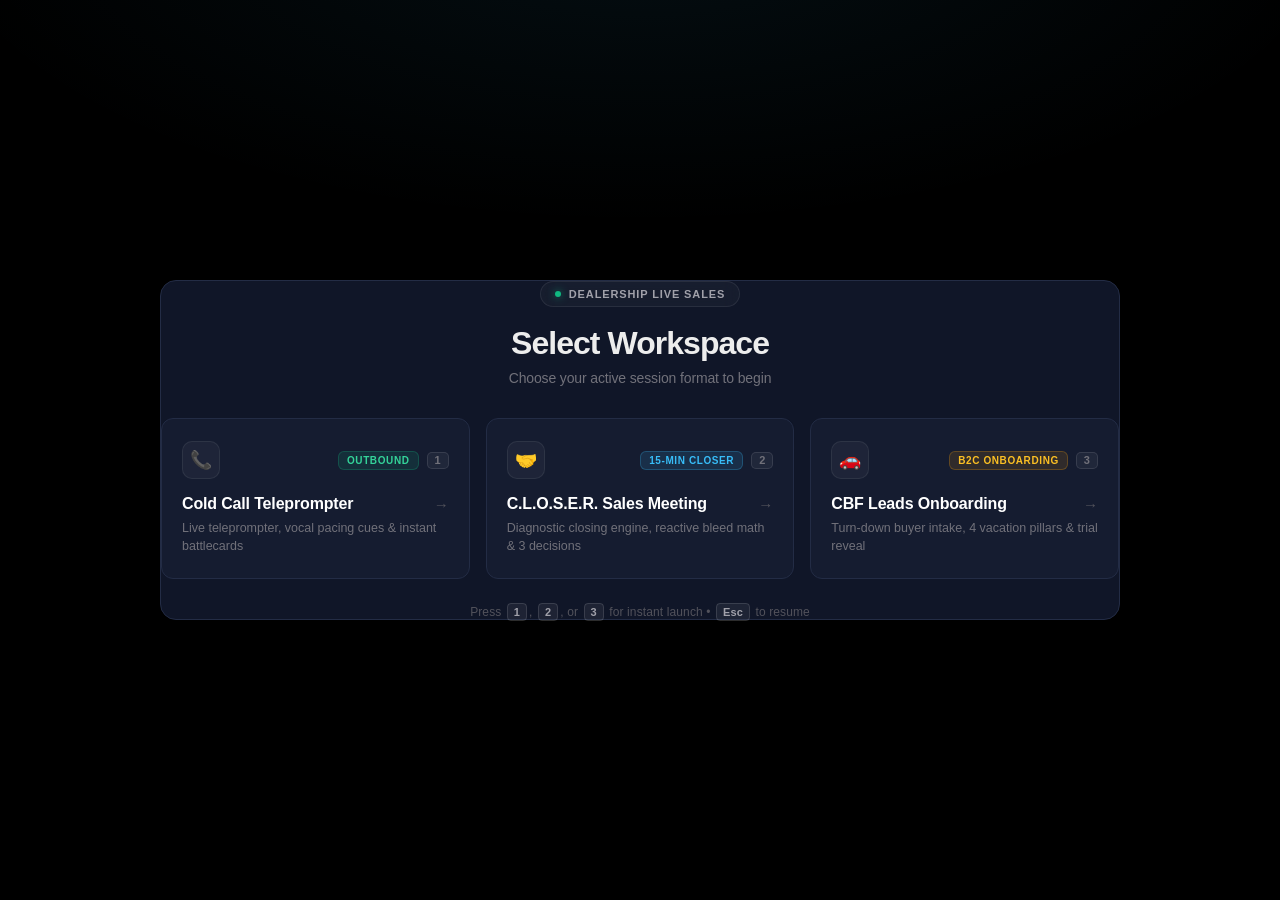
==== commit b447ca5d: "feat: sync v6.2 CBF Leads UI, fix entity double-escaping, and persist edits to GitHub" ====
--- a/index.html
+++ b/index.html
@@ -4,7 +4,7 @@
   <meta charset="UTF-8">
   <meta name="viewport" content="width=device-width, initial-scale=1.0">
   <title>Dealership Live Sales</title>
-  <link rel="stylesheet" href="styles.css?v=kea">
+  <link rel="stylesheet" href="styles.css?v=6.2.1">
 </head>
 <body>
 
@@ -152,25 +152,97 @@
   </div>
 
   <div class="cockpit-container">
-    
+
     <!-- LEFT SIDEBAR HUD -->
     <aside class="sidebar-hud">
       <div class="hud-header">
         <div class="brand-badge" id="brand-badge">Dealership Live Sales</div>
         <div class="font-controls">
-          <button class="btn-ctrl btn-ritual-toggle coldcall-only-feature" id="btn-toggle-ritual" title="Pre-Flight Mental Ritual (R)">🧘 Ritual</button>
+          <button class="btn-ctrl btn-ritual-toggle coldcall-only-feature" id="btn-toggle-ritual" title="Pre-Flight Mental Ritual (R)">Ritual [R]</button>
           <button class="btn-ctrl" id="btn-font-down" title="Decrease Font Size">-</button>
           <button class="btn-ctrl" id="btn-font-up" title="Increase Font Size">+</button>
-          <button class="btn-ctrl btn-edit-toggle" id="btn-toggle-edit" title="Edit Script Directly (E)">✏️ Edit</button>
-          <button class="btn-ctrl btn-sidebar-toggle" id="btn-collapse-sidebar" title="Close Sidebar (Hotkey: [)">◀ Close</button>
-        </div>
-      </div>
-
-      <!-- MODE SWITCHER -->
-      <div class="mode-switcher" id="mode-switcher">
-        <button class="btn-mode" id="btn-mode-coldcall">📞 Cold Call</button>
-        <button class="btn-mode" id="btn-mode-closer">🤝 C.L.O.S.E.R.</button>
-        <button class="btn-mode" id="btn-mode-cbfleads">🚗 CBF Leads</button>
+          <button class="btn-ctrl btn-edit-toggle" id="btn-toggle-edit" title="Edit Script Directly (E)">Edit [E]</button>
+
+        </div>
+      </div>
+
+      <!-- SINGLE WORKSPACE BACK BUTTON -->
+      <div class="workspace-bar">
+        <button class="btn-workspace-back" id="btn-workspace-back" title="Switch workspace (Hotkey: M)">
+          <span class="ws-back-arrow">&larr;</span>
+          <span class="ws-info">
+            <span class="ws-label">Workspace</span>
+            <span class="ws-name" id="ws-current-name">CBF Leads</span>
+          </span>
+          <kbd class="ws-kbd">M</kbd>
+        </button>
+      </div>
+
+      <!-- CBF SECTION TABS (CBF LEADS MODE ONLY) -->
+      <div class="cbf-section-switcher cbfleads-only-feature" id="cbf-section-switcher" role="tablist">
+        <button class="btn-cbf-section active" id="btn-cbf-sec-screening" title="Screening call (hotkey 1)">
+          <span class="cbf-sec-title">Screening</span>
+          <span class="cbf-sec-sub">Call 1</span>
+        </button>
+        <button class="btn-cbf-section" id="btn-cbf-sec-closer" title="Closer call (hotkey 2)">
+          <span class="cbf-sec-title">Closer</span>
+          <span class="cbf-sec-sub">C.L.O.S.E.R.</span>
+        </button>
+        <button class="btn-cbf-section" id="btn-cbf-sec-offramp" title="Polite exit (hotkey 3)">
+          <span class="cbf-sec-title">Off-Ramp</span>
+          <span class="cbf-sec-sub">60s exit</span>
+        </button>
+      </div>
+
+      <!-- CBF PACING TIMER -->
+      <div class="timer-card cbfleads-only-feature" id="cbf-timer-card">
+        <div class="cbf-card-head">
+          <span class="cbf-card-label">Call timer</span>
+          <span class="timer-label" id="cbf-timer-phase-label">Phase 1: Diagnosis</span>
+        </div>
+        <div class="timer-digits" id="cbf-timer-display">15:00</div>
+        <div class="cbf-timer-bar"><span id="cbf-timer-fill"></span></div>
+        <div class="timer-actions">
+          <button class="timer-btn" id="btn-cbf-timer-toggle">Start [Space]</button>
+          <button class="timer-btn" id="btn-cbf-timer-reset">Reset [R+R]</button>
+        </div>
+      </div>
+
+      <!-- CBF RISK TAX CALCULATOR (CLOSER ONLY) -->
+      <div class="calc-card cbfleads-only-feature cbf-closer-tool" id="cbf-risktax-card">
+        <div class="cbf-card-head">
+          <span class="cbf-card-label">Risk tax</span>
+          <span class="cbf-card-hint" id="cbf-calc-status">Live</span>
+        </div>
+
+        <div class="calc-group">
+          <label class="calc-label" for="input-cbf-vehicle-price">Vehicle price (R)</label>
+          <input type="number" id="input-cbf-vehicle-price" class="calc-input" value="200000" min="20000" step="10000">
+        </div>
+
+        <div class="cbf-calc-row">
+          <div class="calc-group">
+            <label class="calc-label" for="input-cbf-prime-rate">Prime %</label>
+            <input type="number" id="input-cbf-prime-rate" class="calc-input" value="12.0" min="5" max="30" step="0.25">
+          </div>
+          <div class="calc-group">
+            <label class="calc-label" for="input-cbf-subprime-rate">Subprime %</label>
+            <input type="number" id="input-cbf-subprime-rate" class="calc-input" value="24.25" min="10" max="40" step="0.25">
+          </div>
+          <div class="calc-group">
+            <label class="calc-label" for="input-cbf-months">Months</label>
+            <input type="number" id="input-cbf-months" class="calc-input" value="72" min="12" max="84" step="6">
+          </div>
+        </div>
+
+        <div class="cbf-result">
+          <div class="cbf-result-label">Extra they pay every month</div>
+          <div class="cbf-result-val" id="hud-cbf-monthly-tax">R 1,372 /mo</div>
+          <div class="cbf-result-sub">
+            <span>Per year <strong id="hud-cbf-annual-tax">R 16,464</strong></span>
+            <span>Over loan <strong id="hud-cbf-total-tax">R 98,784</strong></span>
+          </div>
+        </div>
       </div>
 
       <!-- 15-MINUTE PACING TIMER (CLOSER MEETING MODE ONLY) -->
@@ -189,7 +261,7 @@
           <span>Live Bleed Math</span>
           <span id="calc-status" style="font-size: 10px; color: var(--color-green);">SYNCED</span>
         </div>
-        
+
         <div class="calc-group">
           <label class="calc-label" for="input-apps">Monthly Submissions</label>
           <input type="number" id="input-apps" class="calc-input" value="50" min="1" step="5">
@@ -244,7 +316,7 @@
       <div id="edit-mode-banner">
         <div class="edit-banner-info">
           <span class="edit-banner-title">✏️ EDIT MODE</span>
-          
+
           <!-- TEXT COLOR & HIGHLIGHT TOOLBAR -->
           <div class="edit-format-toolbar" id="edit-format-toolbar">
             <div class="format-group">
@@ -280,6 +352,7 @@
         </div>
         <div class="edit-banner-actions">
           <button class="btn-edit-action btn-save-disk" id="btn-save-disk">💾 Save Directly to File</button>
+          <button class="btn-edit-action" id="btn-gh-token" title="Update or clear saved GitHub PAT for live saving">🔑 Token</button>
           <button class="btn-edit-action" id="btn-reset-script">↺ Reset to Original</button>
           <button class="btn-edit-action" id="btn-done-edit">✔ Done</button>
         </div>
@@ -292,21 +365,24 @@
       <div class="coldcall-subnav coldcall-only-feature" id="coldcall-subnav">
         <div class="subnav-pill-group">
           <button class="btn-subnav-pill active" id="subnav-firsttouch" title="First-Touch Cold Dials (Hotkey: S)">
-            <span class="subnav-icon">🎙️</span>
             <span>First-Touch Dials</span>
             <kbd class="subnav-kbd">S</kbd>
           </button>
           <button class="btn-subnav-pill" id="subnav-followup" title="Follow-Up &amp; Ghost Recovery (Hotkey: F)">
-            <span class="subnav-icon">🔄</span>
             <span>Follow-Up Dials</span>
             <kbd class="subnav-kbd">F</kbd>
           </button>
           <button class="btn-subnav-pill" id="subnav-ritual" title="Pre-Flight Mental Ritual (Hotkey: R)">
-            <span class="subnav-icon">🧘</span>
             <span>Pre-Flight Ritual</span>
             <kbd class="subnav-kbd">R</kbd>
           </button>
         </div>
+      </div>
+      <!-- CBF BEAT STEPPER (rendered by app.js) -->
+      <div class="app-stepper" id="app-stepper"></div>
+      <!-- hidden legacy pills kept so section hotkeys/JS bindings stay intact -->
+      <div class="cbf-subnav" id="cbf-subnav" style="display:none">
+        <button id="subnav-cbf-closer"></button><button id="subnav-cbf-screening"></button><button id="subnav-cbf-offramp"></button>
       </div>
       <!-- PRE-FLIGHT MENTAL RITUAL VIEW (TRADING PSYCHOLOGY PREP) -->
       <div class="precall-ritual-view" id="precall-ritual-view" style="display: none;"></div>
@@ -317,7 +393,7 @@
 
   </div>
 
-  <script src="script_data.js?v=kea"></script>
-  <script src="app.js?v=kea"></script>
+  <script src="script_data.js?v=6.2.1"></script>
+  <script src="app.js?v=6.2.1"></script>
 </body>
 </html>
--- a/styles.css
+++ b/styles.css
@@ -1190,6 +1190,162 @@
   flex-grow: 1;
 }
 
+/* ==========================================================================
+   CBF LEADS SUBMODE & SECTION STYLING
+   ========================================================================== */
+.cbf-section-switcher {
+  display: grid;
+  grid-template-columns: 1fr 1fr 1fr;
+  gap: 4px;
+  background-color: var(--bg-card);
+  padding: 4px;
+  border-radius: var(--radius-md);
+  border: 1px solid var(--border-subtle);
+  margin-bottom: 12px;
+}
+
+.btn-cbf-section {
+  display: flex;
+  flex-direction: column;
+  align-items: center;
+  justify-content: center;
+  gap: 2px;
+  padding: 6px 4px;
+  background: transparent;
+  border: 1px solid transparent;
+  border-radius: var(--radius-sm);
+  color: var(--text-muted);
+  font-size: 11px;
+  font-weight: 700;
+  cursor: pointer;
+  transition: all 0.15s ease;
+  user-select: none;
+  text-align: center;
+}
+
+.btn-cbf-section:hover {
+  color: #FFFFFF;
+  background-color: rgba(255, 255, 255, 0.05);
+}
+
+.btn-cbf-section.active {
+  background-color: #1E293B;
+  color: #FDE68A;
+  border-color: #F59E0B;
+  box-shadow: 0 1px 3px rgba(0, 0, 0, 0.3);
+}
+
+.cbf-sec-sub {
+  font-size: 9px;
+  font-weight: 600;
+  opacity: 0.8;
+  color: var(--text-muted);
+}
+
+.btn-cbf-section.active .cbf-sec-sub {
+  color: #FBBF24;
+}
+
+/* CBF Subnav Pills */
+.cbf-subnav {
+  display: flex;
+  justify-content: center;
+  align-items: center;
+  padding: 10px 16px 8px;
+  background: transparent;
+  border-bottom: 1px solid var(--border-subtle);
+  margin-bottom: 12px;
+}
+
+.subnav-tag {
+  font-size: 10px;
+  background: rgba(255, 255, 255, 0.1);
+  padding: 1px 6px;
+  border-radius: 4px;
+  margin-left: 2px;
+}
+
+#subnav-cbf-closer.active {
+  color: #FDE68A;
+  border-color: rgba(245, 158, 11, 0.4);
+}
+
+#subnav-cbf-screening.active {
+  color: #38BDF8;
+  border-color: rgba(56, 189, 248, 0.4);
+}
+
+#subnav-cbf-offramp.active {
+  color: #F87171;
+  border-color: rgba(248, 113, 113, 0.4);
+}
+
+/* Submode conditional tool hiding */
+body.mode-cbfleads.cbf-submode-screening .cbf-closer-tool,
+body.mode-cbfleads.cbf-submode-offramp .cbf-closer-tool {
+  display: none !important;
+}
+
+/* Standby Fail Branches in Sidebar */
+.fail-branches-section {
+  margin-top: 14px;
+  padding-top: 12px;
+  border-top: 1px solid rgba(239, 68, 68, 0.2);
+}
+
+.fail-branch-header {
+  display: flex;
+  align-items: center;
+  justify-content: space-between;
+  font-size: 11px;
+  font-weight: 700;
+  color: #F87171;
+  text-transform: uppercase;
+  margin-bottom: 8px;
+  letter-spacing: 0.05em;
+}
+
+.fail-branch-btn {
+  border-left: 3px solid #EF4444 !important;
+  background: rgba(239, 68, 68, 0.06) !important;
+}
+
+.fail-branch-btn:hover {
+  background: rgba(239, 68, 68, 0.15) !important;
+  border-color: #EF4444 !important;
+}
+
+.fail-branch-btn.active-obj {
+  background: rgba(239, 68, 68, 0.25) !important;
+  border-color: #F87171 !important;
+  box-shadow: 0 0 12px rgba(239, 68, 68, 0.3) !important;
+}
+
+.hotkey-badge-fail {
+  background: rgba(239, 68, 68, 0.25);
+  color: #FCA5A5;
+  border: 1px solid rgba(239, 68, 68, 0.5);
+  padding: 1px 5px;
+  border-radius: 4px;
+  font-size: 10px;
+  font-weight: 700;
+}
+
+/* Fixed battlecard slot styling when showing a Fail Branch */
+#fixed-objection-slot.is-fail-branch {
+  border-color: #EF4444;
+  box-shadow: 0 16px 36px -8px rgba(239, 68, 68, 0.35);
+}
+
+#fixed-objection-slot.is-fail-branch .obj-slot-header {
+  background: rgba(239, 68, 68, 0.15);
+  border-bottom: 1px solid rgba(239, 68, 68, 0.3);
+}
+
+#fixed-objection-slot.is-fail-branch .obj-slot-title {
+  color: #FCA5A5;
+}
+
 /* COLD CALL VOCAL / SCRIPT HIGHLIGHTS */
 .vocal-cue-badge {
   display: inline-block;
@@ -2028,3 +2184,708 @@
 
 
 
+
+/* ==========================================================================
+   CBF LEADS — CLEAN DESIGN SYSTEM (scoped to body.mode-cbfleads)
+   One accent (amber), calm slate surfaces, clear hierarchy, no emoji noise.
+   ========================================================================== */
+body.mode-cbfleads {
+  --cbf-bg: #0B1020;
+  --cbf-panel: #101628;
+  --cbf-card: #151C30;
+  --cbf-line: #232C45;
+  --cbf-text: #E8ECF5;
+  --cbf-muted: #8B95AE;
+  --cbf-accent: #F5B544;
+  --cbf-accent-soft: rgba(245, 181, 68, 0.12);
+  --cbf-red: #F26D6D;
+  --cbf-red-soft: rgba(242, 109, 109, 0.10);
+  --cbf-green: #4ADE80;
+  background: var(--cbf-bg);
+  font-family: 'Inter', -apple-system, 'Segoe UI', Roboto, sans-serif;
+}
+
+/* Sidebar */
+body.mode-cbfleads .cockpit-container { grid-template-columns: 340px 1fr; }
+body.mode-cbfleads .sidebar-hud {
+  background: var(--cbf-panel);
+  border-right: 1px solid var(--cbf-line);
+  padding: 20px 16px 24px;
+  gap: 20px;
+}
+body.mode-cbfleads .hud-header { border: 0; padding: 0; align-items: flex-start; flex-wrap: wrap; gap: 10px; }
+body.mode-cbfleads .brand-badge {
+  color: var(--cbf-text); font-size: 15px; letter-spacing: 0; text-transform: none; font-weight: 700;
+}
+body.mode-cbfleads .btn-ctrl {
+  background: transparent; border: 1px solid var(--cbf-line); color: var(--cbf-muted);
+  font-size: 12px; padding: 4px 10px; border-radius: 6px;
+}
+body.mode-cbfleads .btn-ctrl:hover { color: var(--cbf-text); border-color: var(--cbf-muted); }
+
+/* Workspace switcher: quiet, secondary */
+body.mode-cbfleads .mode-switcher {
+  display: flex; background: transparent; border: 0; padding: 0; gap: 4px;
+}
+body.mode-cbfleads .btn-mode {
+  flex: 1; font-size: 11px; font-weight: 600; text-transform: none; letter-spacing: 0;
+  padding: 6px 4px; color: var(--cbf-muted); border: 1px solid transparent; border-radius: 6px; white-space: nowrap;
+}
+body.mode-cbfleads .btn-mode.active,
+body.mode-cbfleads #btn-mode-cbfleads.active {
+  background: var(--cbf-card); color: var(--cbf-text); border: 1px solid var(--cbf-line); box-shadow: none;
+}
+
+/* Section tabs (segmented control) */
+body.mode-cbfleads .cbf-section-switcher {
+  background: var(--cbf-bg); border: 1px solid var(--cbf-line); border-radius: 10px;
+  padding: 4px; gap: 2px; margin: 0;
+}
+body.mode-cbfleads .btn-cbf-section {
+  padding: 9px 4px; border-radius: 7px; gap: 1px; color: var(--cbf-muted);
+}
+body.mode-cbfleads .cbf-sec-title { font-size: 13px; font-weight: 600; }
+body.mode-cbfleads .cbf-sec-sub { font-size: 10px; font-weight: 500; opacity: .7; }
+body.mode-cbfleads .btn-cbf-section:hover { background: rgba(255,255,255,.04); color: var(--cbf-text); }
+body.mode-cbfleads .btn-cbf-section.active {
+  background: var(--cbf-accent); color: #1A1305; border-color: transparent; box-shadow: none;
+}
+body.mode-cbfleads .btn-cbf-section.active .cbf-sec-sub { color: #1A1305; opacity: .7; }
+
+/* Cards: timer + calculator */
+body.mode-cbfleads .timer-card,
+body.mode-cbfleads .calc-card {
+  background: var(--cbf-card); border: 1px solid var(--cbf-line); border-radius: 12px; padding: 14px; text-align: left;
+}
+.cbf-card-head { display: flex; justify-content: space-between; align-items: baseline; gap: 8px; margin-bottom: 8px; }
+.cbf-card-label {
+  font-size: 11px; font-weight: 700; letter-spacing: .08em; text-transform: uppercase; color: var(--cbf-muted);
+}
+.cbf-card-hint { font-size: 11px; color: var(--cbf-green); font-weight: 600; }
+body.mode-cbfleads .timer-label {
+  font-size: 11px; font-weight: 600; letter-spacing: 0; text-transform: none; color: var(--cbf-accent) !important; text-align: right;
+}
+body.mode-cbfleads .timer-digits {
+  font-size: 40px; font-weight: 700; color: var(--cbf-text); margin: 0 0 10px; letter-spacing: -.5px;
+}
+.cbf-timer-bar { height: 4px; background: var(--cbf-line); border-radius: 4px; overflow: hidden; margin-bottom: 12px; }
+.cbf-timer-bar span { display: block; height: 100%; width: 0; background: var(--cbf-accent); transition: width .25s linear; }
+body.mode-cbfleads .timer-btn {
+  background: transparent; border: 1px solid var(--cbf-line); color: var(--cbf-text); border-radius: 8px; padding: 8px; font-size: 12px; font-weight: 600;
+}
+body.mode-cbfleads .timer-btn:hover { border-color: var(--cbf-accent); color: var(--cbf-accent); }
+
+body.mode-cbfleads .calc-card { gap: 10px; }
+body.mode-cbfleads .calc-label { font-size: 11px; font-weight: 500; color: var(--cbf-muted); }
+body.mode-cbfleads .calc-input {
+  background: var(--cbf-bg); border: 1px solid var(--cbf-line); border-radius: 8px; padding: 8px 10px; font-size: 14px; font-weight: 600; width: 100%;
+}
+body.mode-cbfleads .calc-input:focus { border-color: var(--cbf-accent); }
+.cbf-calc-row { display: grid; grid-template-columns: 1fr 1fr 0.8fr; gap: 8px; }
+.cbf-result {
+  background: var(--cbf-red-soft); border: 1px solid rgba(242,109,109,.25); border-radius: 10px; padding: 12px;
+}
+.cbf-result-label { font-size: 11px; color: var(--cbf-muted); }
+.cbf-result-val { font-size: 26px; font-weight: 700; color: var(--cbf-red); font-variant-numeric: tabular-nums; margin: 2px 0 8px; }
+.cbf-result-sub { display: flex; justify-content: space-between; font-size: 11px; color: var(--cbf-muted); gap: 8px; }
+.cbf-result-sub strong { color: var(--cbf-text); font-weight: 600; display: block; font-size: 13px; }
+
+/* Objections + fail branches */
+body.mode-cbfleads .objection-triggers { gap: 6px; }
+body.mode-cbfleads .objection-triggers > div:first-child,
+body.mode-cbfleads .fail-branch-header {
+  font-size: 11px !important; font-weight: 700; letter-spacing: .08em; text-transform: uppercase;
+  color: var(--cbf-muted) !important; margin: 4px 0 4px;
+}
+body.mode-cbfleads .obj-btn {
+  background: transparent; border: 1px solid var(--cbf-line); border-radius: 8px; padding: 9px 10px;
+  font-size: 13px; font-weight: 500; color: var(--cbf-text); width: 100%;
+}
+body.mode-cbfleads .obj-btn:hover { background: var(--cbf-card); border-color: var(--cbf-muted); }
+body.mode-cbfleads .obj-btn.active-obj { background: var(--cbf-accent-soft); border-color: var(--cbf-accent); }
+body.mode-cbfleads .obj-btn-title { white-space: normal; line-height: 1.3; }
+body.mode-cbfleads .hotkey-badge,
+body.mode-cbfleads .hotkey-badge-fail {
+  background: var(--cbf-bg); border: 1px solid var(--cbf-line); color: var(--cbf-muted);
+  font-size: 11px; font-weight: 600; padding: 1px 6px; border-radius: 5px; font-family: ui-monospace, monospace;
+}
+body.mode-cbfleads .fail-branches-section { border-top: 1px solid var(--cbf-line); margin-top: 16px; padding-top: 14px; }
+body.mode-cbfleads .fail-branch-header { color: var(--cbf-red) !important; }
+.fail-branch-sub { font-size: 10px; font-weight: 600; color: var(--cbf-muted); text-transform: none; letter-spacing: 0; }
+body.mode-cbfleads .fail-branch-btn {
+  border: 1px solid rgba(242,109,109,.25) !important; border-left: 3px solid var(--cbf-red) !important; background: var(--cbf-red-soft) !important;
+}
+body.mode-cbfleads .fail-branch-btn:hover { background: rgba(242,109,109,.18) !important; }
+body.mode-cbfleads .fail-branch-btn .obj-btn-title { color: var(--cbf-text) !important; }
+body.mode-cbfleads .hotkey-badge-fail { color: var(--cbf-red); border-color: rgba(242,109,109,.35); }
+
+/* Notes box: tuck away */
+body.mode-cbfleads .fni-notes-box { display: none; }
+
+/* Main teleprompter: one beat at a time */
+body.mode-cbfleads .teleprompter-viewport { padding: 0 48px; background: var(--cbf-bg); }
+body.mode-cbfleads .script-stage { padding-top: 24px; padding-bottom: 80px; gap: 0; max-width: 880px; margin: 0 auto; }
+body.mode-cbfleads:not(.is-editing) .script-block { display: none; }
+body.mode-cbfleads:not(.is-editing) .script-block.active { display: block; opacity: 1; }
+body.mode-cbfleads .script-block {
+  background: var(--cbf-card); border: 1px solid var(--cbf-line); border-radius: 16px; padding: 32px 36px; box-shadow: none; opacity: 1; cursor: default;
+}
+body.mode-cbfleads .script-block.active { border-color: var(--cbf-line); box-shadow: 0 1px 0 rgba(255,255,255,.03) inset; }
+
+body.mode-cbfleads .block-meta {
+  display: flex; flex-direction: column; gap: 8px; margin-bottom: 20px; padding-bottom: 20px; border-bottom: 1px solid var(--cbf-line);
+}
+body.mode-cbfleads .block-phase {
+  align-self: flex-start; font-size: 11px; font-weight: 700; letter-spacing: .08em; text-transform: uppercase;
+  color: var(--cbf-accent); background: var(--cbf-accent-soft); padding: 4px 10px; border-radius: 999px;
+}
+body.mode-cbfleads .block-section { font-size: 20px; font-weight: 600; color: var(--cbf-text); line-height: 1.35; }
+
+body.mode-cbfleads .block-text {
+  font-size: var(--font-base); font-weight: 500; line-height: 1.7; color: var(--cbf-text); text-shadow: none; margin-bottom: 24px;
+}
+body.mode-cbfleads .script-block.active .block-text { color: var(--cbf-text); text-shadow: none; }
+body.mode-cbfleads .token {
+  color: var(--cbf-accent); border-bottom: 0; background: var(--cbf-accent-soft); padding: 1px 6px; border-radius: 5px; font-weight: 700;
+}
+
+body.mode-cbfleads .cue-container {
+  background: var(--cbf-accent-soft); border: 0; border-left: 3px solid var(--cbf-accent); border-radius: 8px; padding: 14px 16px; margin-bottom: 12px;
+}
+body.mode-cbfleads .cue-container::before,
+body.mode-cbfleads .stage-note::before {
+  display: block; font-size: 11px; font-weight: 700; letter-spacing: .08em; text-transform: uppercase; margin-bottom: 4px;
+}
+body.mode-cbfleads .cue-container::before { content: 'Listen for'; color: var(--cbf-accent); }
+body.mode-cbfleads .cue-text { font-size: 16px; font-weight: 500; color: var(--cbf-text); line-height: 1.5; }
+body.mode-cbfleads .stage-note {
+  display: block; font-style: normal; font-size: 14px; color: var(--cbf-muted); padding: 4px 4px 0; line-height: 1.5;
+}
+body.mode-cbfleads .stage-note::before { content: 'How to say it'; color: var(--cbf-muted); }
+
+/* Beat stepper */
+.cbf-stepper { display: none; }
+body.mode-cbfleads .cbf-stepper {
+  display: block; position: sticky; top: 0; z-index: 40; background: var(--cbf-bg);
+  padding: 20px 0 16px; max-width: 880px; margin: 0 auto;
+}
+.stp-top { display: flex; justify-content: space-between; align-items: center; margin-bottom: 14px; }
+.stp-count { font-size: 13px; color: var(--cbf-muted); }
+.stp-count strong { color: var(--cbf-text); }
+.stp-nav { display: flex; gap: 8px; }
+.stp-btn {
+  background: transparent; border: 1px solid var(--cbf-line); color: var(--cbf-text); border-radius: 8px;
+  padding: 7px 14px; font-size: 13px; font-weight: 600; cursor: pointer; font-family: inherit;
+}
+.stp-btn kbd { font-family: ui-monospace, monospace; font-size: 11px; color: var(--cbf-muted); margin-left: 4px; }
+.stp-btn:hover:not(:disabled) { border-color: var(--cbf-muted); }
+.stp-btn:disabled { opacity: .35; cursor: default; }
+.stp-btn-primary { background: var(--cbf-accent); border-color: var(--cbf-accent); color: #1A1305; }
+.stp-btn-primary kbd { color: #1A1305; opacity: .6; }
+.stp-btn-primary:hover:not(:disabled) { border-color: var(--cbf-accent); filter: brightness(1.08); }
+.stp-groups { display: flex; gap: 28px; flex-wrap: wrap; }
+.stp-group-name { font-size: 11px; font-weight: 700; letter-spacing: .08em; text-transform: uppercase; color: var(--cbf-muted); margin-bottom: 8px; }
+.stp-dots { display: flex; gap: 6px; }
+.stp-dot {
+  width: 30px; height: 30px; border-radius: 50%; border: 1px solid var(--cbf-line); background: transparent;
+  color: var(--cbf-muted); font-size: 12px; font-weight: 600; cursor: pointer; font-family: inherit;
+}
+.stp-dot:hover { border-color: var(--cbf-muted); color: var(--cbf-text); }
+.stp-dot.done { background: var(--cbf-line); color: var(--cbf-text); }
+.stp-dot.current { background: var(--cbf-accent); border-color: var(--cbf-accent); color: #1A1305; }
+
+/* Objection / fail-branch popup card */
+body.mode-cbfleads #fixed-objection-slot {
+  background: var(--cbf-panel); border: 1px solid var(--cbf-accent); border-radius: 14px; box-shadow: 0 20px 50px rgba(0,0,0,.55);
+}
+body.mode-cbfleads #fixed-objection-slot.is-fail-branch { border-color: var(--cbf-red); }
+body.mode-cbfleads .obj-slot-header { background: var(--cbf-panel); }
+
+/* CBF layout fixes (override the generic display:flex !important feature toggle) */
+body.mode-cbfleads .sidebar-hud { overflow-x: hidden; }
+body.mode-cbfleads .timer-card.cbfleads-only-feature { display: block !important; }
+body.mode-cbfleads.cbf-submode-closer .calc-card.cbfleads-only-feature { display: flex !important; flex-direction: column; }
+body.mode-cbfleads .cbf-section-switcher.cbfleads-only-feature { display: grid !important; }
+body.mode-cbfleads .cbf-stepper.cbfleads-only-feature { display: block !important; }
+body.mode-cbfleads .mode-switcher { display: grid; grid-template-columns: repeat(3, minmax(0, 1fr)); }
+body.mode-cbfleads .btn-mode { padding: 6px 2px; font-size: 11px; gap: 3px; min-width: 0; overflow: hidden; text-overflow: ellipsis; border: 1px solid transparent; }
+body.mode-cbfleads .timer-actions { margin-top: 0; }
+body.mode-cbfleads:not(.is-editing) .obj-reorder-btn { display: none; }
+body.mode-cbfleads .obj-item-row { min-width: 0; }
+body.mode-cbfleads #cbf-timer-card .cbf-card-head { flex-direction: column; gap: 4px; }
+body.mode-cbfleads #cbf-timer-card .timer-label { text-align: left; font-size: 12px; }
+
+
+/* ==========================================================================
+   GLOBAL SLEEK DARK SCROLLBARS (Zero white scrollbars anywhere)
+   ========================================================================== */
+*, *::before, *::after {
+  scrollbar-width: thin !important;
+  scrollbar-color: #232C45 transparent !important;
+}
+
+::-webkit-scrollbar {
+  width: 6px !important;
+  height: 6px !important;
+}
+
+::-webkit-scrollbar-track {
+  background: transparent !important;
+}
+
+::-webkit-scrollbar-thumb {
+  background: #232C45 !important;
+  border-radius: 999px !important;
+  transition: background 0.15s ease !important;
+}
+
+::-webkit-scrollbar-thumb:hover {
+  background: #3B4764 !important;
+}
+
+::-webkit-scrollbar-corner {
+  background: transparent !important;
+}
+
+/* ==========================================================================
+   GLOBAL DESIGN SYSTEM (Applied across Cold Call, Closer, and CBF Leads)
+   ========================================================================== */
+:root {
+  --cbf-bg: #0B1020;
+  --cbf-panel: #101628;
+  --cbf-card: #151C30;
+  --cbf-line: #232C45;
+  --cbf-text: #E8ECF5;
+  --cbf-muted: #8B95AE;
+  --cbf-accent: #F5B544;
+  --cbf-accent-soft: rgba(245, 181, 68, 0.12);
+  --cbf-red: #F26D6D;
+  --cbf-red-soft: rgba(242, 109, 109, 0.10);
+  --cbf-green: #4ADE80;
+}
+
+body {
+  background: var(--cbf-bg) !important;
+  color: var(--cbf-text) !important;
+  font-family: 'Inter', -apple-system, 'Segoe UI', Roboto, sans-serif !important;
+}
+
+.cockpit-container {
+  grid-template-columns: 340px 1fr !important;
+  background: var(--cbf-bg) !important;
+}
+
+.sidebar-hud {
+  background: var(--cbf-panel) !important;
+  border-right: 1px solid var(--cbf-line) !important;
+  padding: 20px 16px 24px !important;
+  gap: 16px !important;
+  overflow-x: hidden !important;
+}
+
+.hud-header {
+  border: 0 !important;
+  padding: 0 0 4px 0 !important;
+  align-items: center !important;
+  gap: 8px !important;
+}
+
+.brand-badge {
+  color: var(--cbf-text) !important;
+  font-size: 15px !important;
+  letter-spacing: 0 !important;
+  text-transform: none !important;
+  font-weight: 700 !important;
+}
+
+.btn-ctrl {
+  background: transparent !important;
+  border: 1px solid var(--cbf-line) !important;
+  color: var(--cbf-muted) !important;
+  font-size: 12px !important;
+  padding: 4px 10px !important;
+  border-radius: 6px !important;
+  cursor: pointer !important;
+  font-weight: 600 !important;
+}
+.btn-ctrl:hover {
+  color: var(--cbf-text) !important;
+  border-color: var(--cbf-muted) !important;
+}
+
+/* Single Workspace Back Button */
+.workspace-bar {
+  margin-bottom: 6px;
+}
+
+.btn-workspace-back {
+  width: 100%;
+  display: flex;
+  align-items: center;
+  gap: 10px;
+  background: var(--cbf-card);
+  border: 1px solid var(--cbf-line);
+  border-radius: 10px;
+  padding: 10px 12px;
+  color: var(--cbf-text);
+  cursor: pointer;
+  transition: all 0.15s ease;
+  text-align: left;
+  font-family: inherit;
+}
+
+.btn-workspace-back:hover {
+  background: #1B233C;
+  border-color: var(--cbf-muted);
+}
+
+.ws-back-arrow {
+  font-size: 16px;
+  color: var(--cbf-muted);
+  transition: transform 0.15s ease;
+}
+
+.btn-workspace-back:hover .ws-back-arrow {
+  transform: translateX(-3px);
+  color: var(--cbf-accent);
+}
+
+.ws-info {
+  flex: 1;
+  display: flex;
+  flex-direction: column;
+  gap: 1px;
+  min-width: 0;
+}
+
+.ws-label {
+  font-size: 10px;
+  text-transform: uppercase;
+  letter-spacing: 0.08em;
+  color: var(--cbf-muted);
+  font-weight: 700;
+}
+
+.ws-name {
+  font-size: 13px;
+  font-weight: 600;
+  color: var(--cbf-text);
+  white-space: nowrap;
+  overflow: hidden;
+  text-overflow: ellipsis;
+}
+
+.ws-kbd {
+  font-family: ui-monospace, monospace;
+  font-size: 11px;
+  background: var(--cbf-bg);
+  border: 1px solid var(--cbf-line);
+  color: var(--cbf-muted);
+  padding: 2px 6px;
+  border-radius: 5px;
+  font-weight: 600;
+}
+
+/* Universal Single-Beat Focus Card */
+body:not(.is-editing) .script-block {
+  display: none !important;
+}
+body:not(.is-editing) .script-block.active {
+  display: block !important;
+  opacity: 1 !important;
+}
+
+.teleprompter-viewport {
+  padding: 0 48px !important;
+  background: var(--cbf-bg) !important;
+}
+
+.script-stage {
+  padding-top: 24px !important;
+  padding-bottom: 80px !important;
+  gap: 0 !important;
+  max-width: 880px !important;
+  margin: 0 auto !important;
+}
+
+.script-block {
+  background: var(--cbf-card) !important;
+  border: 1px solid var(--cbf-line) !important;
+  border-radius: 16px !important;
+  padding: 32px 36px !important;
+  box-shadow: none !important;
+  opacity: 1 !important;
+  cursor: default !important;
+}
+
+.script-block.active {
+  border-color: var(--cbf-line) !important;
+  box-shadow: 0 1px 0 rgba(255,255,255,.03) inset !important;
+}
+
+.block-meta {
+  display: flex !important;
+  flex-direction: column !important;
+  gap: 8px !important;
+  margin-bottom: 20px !important;
+  padding-bottom: 20px !important;
+  border-bottom: 1px solid var(--cbf-line) !important;
+}
+
+.block-phase {
+  align-self: flex-start !important;
+  font-size: 11px !important;
+  font-weight: 700 !important;
+  letter-spacing: .08em !important;
+  text-transform: uppercase !important;
+  color: var(--cbf-accent) !important;
+  background: var(--cbf-accent-soft) !important;
+  padding: 4px 10px !important;
+  border-radius: 999px !important;
+}
+
+.block-section {
+  font-size: 20px !important;
+  font-weight: 600 !important;
+  color: var(--cbf-text) !important;
+  line-height: 1.35 !important;
+}
+
+.block-text,
+.script-block.active .block-text,
+body.mode-coldcall .block-text,
+body.mode-coldcall .script-block.active-block .block-text {
+  font-size: var(--font-base) !important;
+  font-weight: 500 !important;
+  line-height: 1.7 !important;
+  color: var(--cbf-text) !important;
+  text-shadow: none !important;
+  margin-bottom: 24px !important;
+}
+
+.token {
+  color: var(--cbf-accent) !important;
+  border-bottom: 0 !important;
+  background: var(--cbf-accent-soft) !important;
+  padding: 1px 6px !important;
+  border-radius: 5px !important;
+  font-weight: 700 !important;
+}
+
+.cue-container {
+  background: var(--cbf-accent-soft) !important;
+  border: 0 !important;
+  border-left: 3px solid var(--cbf-accent) !important;
+  border-radius: 8px !important;
+  padding: 14px 16px !important;
+  margin-bottom: 12px !important;
+}
+.cue-container::before {
+  content: 'Listen for' !important;
+  display: block !important;
+  font-size: 11px !important;
+  font-weight: 700 !important;
+  letter-spacing: .08em !important;
+  text-transform: uppercase !important;
+  color: var(--cbf-accent) !important;
+  margin-bottom: 4px !important;
+}
+.cue-text {
+  font-size: 16px !important;
+  font-weight: 500 !important;
+  color: var(--cbf-text) !important;
+  line-height: 1.5 !important;
+}
+
+.stage-note {
+  display: block !important;
+  font-style: normal !important;
+  font-size: 14px !important;
+  color: var(--cbf-muted) !important;
+  padding: 4px 4px 0 !important;
+  line-height: 1.5 !important;
+}
+.stage-note::before {
+  content: 'How to say it' !important;
+  display: block !important;
+  font-size: 11px !important;
+  font-weight: 700 !important;
+  letter-spacing: .08em !important;
+  text-transform: uppercase !important;
+  color: var(--cbf-muted) !important;
+  margin-bottom: 4px !important;
+}
+
+/* Universal Stepper across all modes */
+.app-stepper {
+  display: block !important;
+  position: sticky !important;
+  top: 0 !important;
+  z-index: 40 !important;
+  background: var(--cbf-bg) !important;
+  padding: 20px 0 16px !important;
+  max-width: 880px !important;
+  margin: 0 auto !important;
+}
+
+/* Cold Call Subnav */
+.coldcall-subnav {
+  display: flex !important;
+  justify-content: center !important;
+  padding: 8px 0 12px !important;
+  border: 0 !important;
+  background: transparent !important;
+}
+.coldcall-subnav .subnav-pill-group {
+  background: var(--cbf-card) !important;
+  border: 1px solid var(--cbf-line) !important;
+  border-radius: 10px !important;
+  padding: 4px !important;
+  gap: 4px !important;
+}
+.coldcall-subnav .btn-subnav-pill {
+  padding: 8px 14px !important;
+  border-radius: 7px !important;
+  color: var(--cbf-muted) !important;
+  font-size: 12px !important;
+  font-weight: 600 !important;
+  border: 1px solid transparent !important;
+  background: transparent !important;
+}
+.coldcall-subnav .btn-subnav-pill:hover {
+  color: var(--cbf-text) !important;
+  background: rgba(255, 255, 255, 0.04) !important;
+}
+.coldcall-subnav .btn-subnav-pill.active {
+  background: var(--cbf-accent) !important;
+  color: #1A1305 !important;
+  border-color: transparent !important;
+}
+.coldcall-subnav .btn-subnav-pill.active .subnav-kbd {
+  color: #1A1305 !important;
+  background: rgba(0, 0, 0, 0.15) !important;
+}
+
+/* Closer Mode Cards */
+.timer-card,
+.calc-card {
+  background: var(--cbf-card) !important;
+  border: 1px solid var(--cbf-line) !important;
+  border-radius: 12px !important;
+  padding: 14px !important;
+}
+.timer-digits {
+  font-size: 40px !important;
+  font-weight: 700 !important;
+  color: var(--cbf-text) !important;
+  letter-spacing: -.5px !important;
+}
+.timer-btn {
+  background: transparent !important;
+  border: 1px solid var(--cbf-line) !important;
+  color: var(--cbf-text) !important;
+  border-radius: 8px !important;
+  padding: 8px !important;
+  font-size: 12px !important;
+  font-weight: 600 !important;
+}
+.timer-btn:hover {
+  border-color: var(--cbf-accent) !important;
+  color: var(--cbf-accent) !important;
+}
+
+.calc-title {
+  color: var(--cbf-muted) !important;
+  font-size: 11px !important;
+  font-weight: 700 !important;
+  letter-spacing: .08em !important;
+  text-transform: uppercase !important;
+}
+.calc-label {
+  font-size: 11px !important;
+  font-weight: 500 !important;
+  color: var(--cbf-muted) !important;
+}
+.calc-input {
+  background: var(--cbf-bg) !important;
+  border: 1px solid var(--cbf-line) !important;
+  color: var(--cbf-text) !important;
+  border-radius: 8px !important;
+  font-size: 14px !important;
+  font-weight: 600 !important;
+}
+.calc-input:focus {
+  border-color: var(--cbf-accent) !important;
+}
+.calc-bleed-summary {
+  background: var(--cbf-red-soft) !important;
+  border: 1px solid rgba(242,109,109,.25) !important;
+  border-radius: 10px !important;
+  padding: 12px !important;
+}
+.calc-bleed-text {
+  font-size: 11px !important;
+  color: var(--cbf-muted) !important;
+}
+.calc-bleed-val {
+  font-size: 26px !important;
+  font-weight: 700 !important;
+  color: var(--cbf-red) !important;
+}
+
+/* Objections across all modes */
+.obj-btn {
+  background: transparent !important;
+  border: 1px solid var(--cbf-line) !important;
+  border-radius: 8px !important;
+  padding: 9px 10px !important;
+  font-size: 13px !important;
+  font-weight: 500 !important;
+  color: var(--cbf-text) !important;
+}
+.obj-btn:hover {
+  background: var(--cbf-card) !important;
+  border-color: var(--cbf-muted) !important;
+}
+.obj-btn.active-obj {
+  background: var(--cbf-accent-soft) !important;
+  border-color: var(--cbf-accent) !important;
+}
+.hotkey-badge {
+  background: var(--cbf-bg) !important;
+  border: 1px solid var(--cbf-line) !important;
+  color: var(--cbf-muted) !important;
+  font-size: 11px !important;
+  font-weight: 600 !important;
+  padding: 1px 6px !important;
+  border-radius: 5px !important;
+}
+
+/* Popup objection card */
+#fixed-objection-slot {
+  background: var(--cbf-panel) !important;
+  border: 1px solid var(--cbf-accent) !important;
+  border-radius: 14px !important;
+  box-shadow: 0 20px 50px rgba(0,0,0,.55) !important;
+}
+.obj-slot-header {
+  background: var(--cbf-panel) !important;
+}
+
+/* Launch Modal clean cards */
+.mode-modal-card {
+  background: var(--cbf-panel) !important;
+  border: 1px solid var(--cbf-line) !important;
+  border-radius: 16px !important;
+  box-shadow: 0 24px 60px rgba(0,0,0,0.6) !important;
+}
+.btn-mode-card {
+  background: var(--cbf-card) !important;
+  border: 1px solid var(--cbf-line) !important;
+  border-radius: 12px !important;
+  color: var(--cbf-text) !important;
+}
+.btn-mode-card:hover {
+  background: #1C243E !important;
+  border-color: var(--cbf-accent) !important;
+}
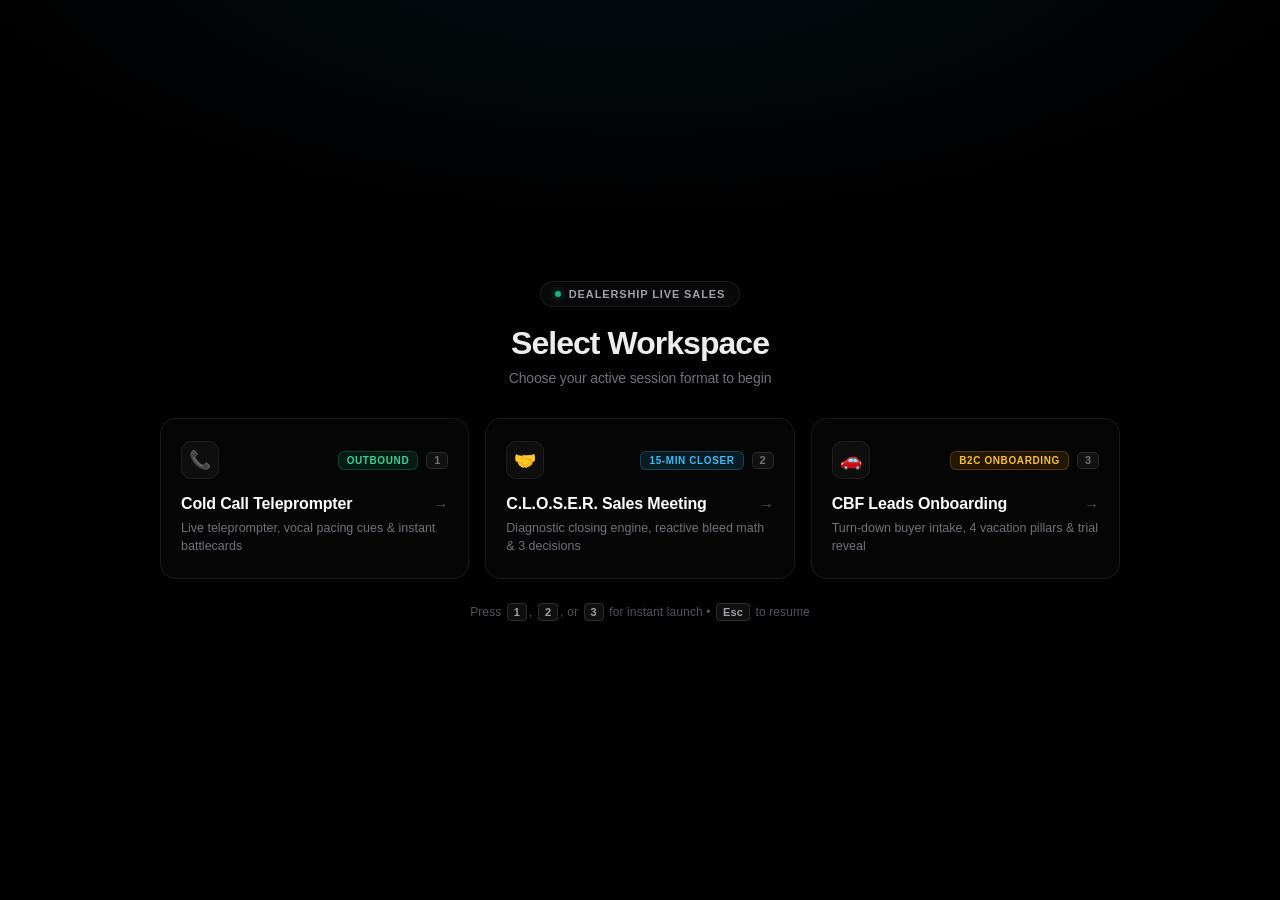
==== commit 84188d55: "Restore Select Workspace launch modal and update cold-call value prop + Group Policy card" ====
--- a/index.html
+++ b/index.html
@@ -4,7 +4,7 @@
   <meta charset="UTF-8">
   <meta name="viewport" content="width=device-width, initial-scale=1.0">
   <title>Dealership Live Sales</title>
-  <link rel="stylesheet" href="styles.css?v=6.2.1">
+  <link rel="stylesheet" href="styles.css?v=6.2.2">
 </head>
 <body>
 
@@ -393,7 +393,7 @@
 
   </div>
 
-  <script src="script_data.js?v=6.2.1"></script>
-  <script src="app.js?v=6.2.1"></script>
+  <script src="script_data.js?v=6.2.2"></script>
+  <script src="app.js?v=6.2.2"></script>
 </body>
 </html>
--- a/styles.css
+++ b/styles.css
@@ -2872,20 +2872,3 @@
   background: var(--cbf-panel) !important;
 }
 
-/* Launch Modal clean cards */
-.mode-modal-card {
-  background: var(--cbf-panel) !important;
-  border: 1px solid var(--cbf-line) !important;
-  border-radius: 16px !important;
-  box-shadow: 0 24px 60px rgba(0,0,0,0.6) !important;
-}
-.btn-mode-card {
-  background: var(--cbf-card) !important;
-  border: 1px solid var(--cbf-line) !important;
-  border-radius: 12px !important;
-  color: var(--cbf-text) !important;
-}
-.btn-mode-card:hover {
-  background: #1C243E !important;
-  border-color: var(--cbf-accent) !important;
-}
